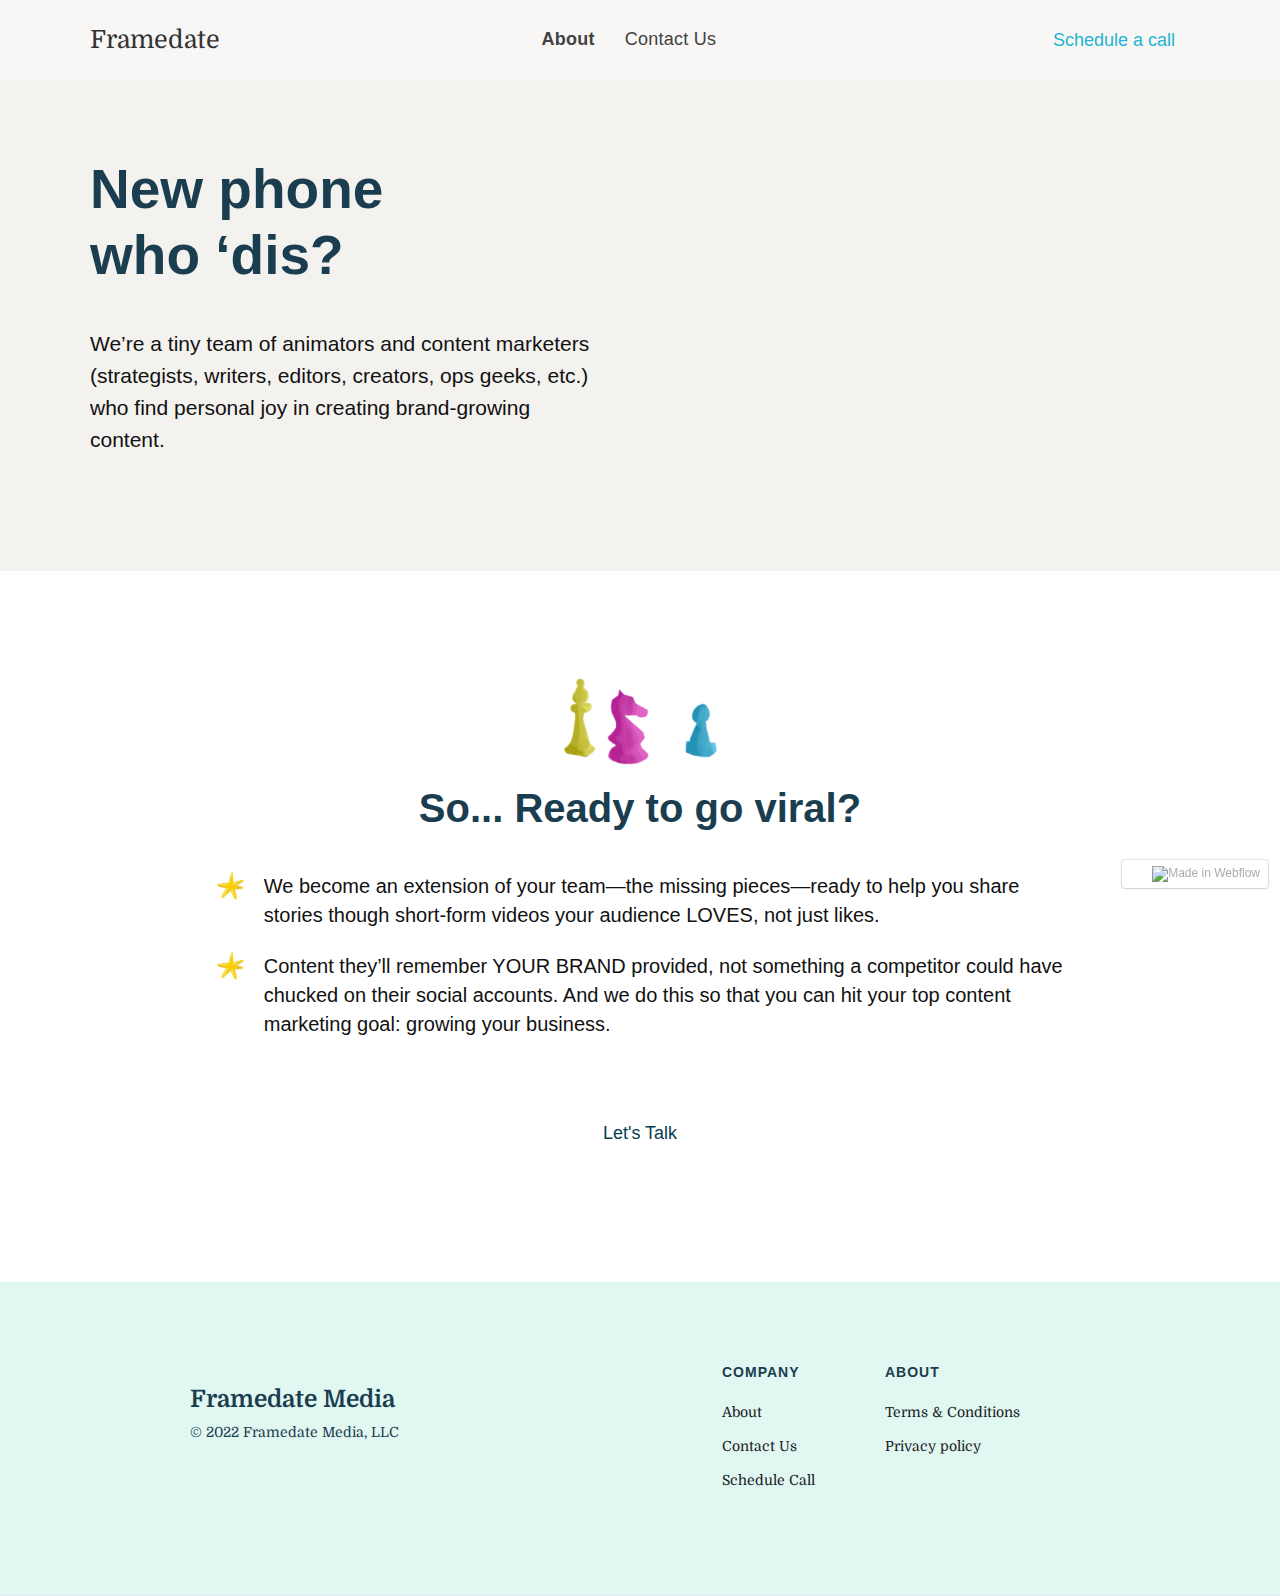
==== about.html @ 211434fa "First Commit!" ====
<!DOCTYPE html>
<html data-wf-domain="framedate.webflow.io" data-wf-page="63a4ce842cb21cde08fbafe8" data-wf-site="63a372458add920b1f169463" class="w-mod-js wf-domine-n4-active wf-active">

<head>
	<meta http-equiv="Content-Type" content="text/html; charset=UTF-8">
	<style>
		.wf-force-outline-none[tabindex="-1"]:focus {
			outline: none;
		}
	</style>
	<title>About - Framedate</title>
	<link rel="icon" type="image/x-icon" href="general_files/logo.svg">
	<meta content="We&#39;re obsessed with making viral clips for YouTube and TikTok audience LOVES, not just likes." name="description">
	<meta content="about" property="og:title">
	<meta content="We help you make short-form videos that actually scale growth." property="og:description">
	<meta content="about" property="twitter:title">
	<meta property="og:type" content="website">
	<meta content="width=device-width, initial-scale=1" name="viewport">
	<meta content="Webflow" name="generator">
	<link href="./about_files/framedate.webflow.37519b4c1.css" rel="stylesheet" type="text/css">
	<script src="./about_files/webfont.js" type="text/javascript"></script>
	<link rel="stylesheet" href="./about_files/css" media="all">
	<script type="text/javascript">
		WebFont.load({
			google: {
				families: ["Domine:regular"]
			}
		});
	</script><!--[if lt IE 9]><script src="https://cdnjs.cloudflare.com/ajax/libs/html5shiv/3.7.3/html5shiv.min.js" type="text/javascript"></script><![endif]-->
	<script type="text/javascript">
		! function(o, c) {
			var n = c.documentElement,
				t = " w-mod-";
			n.className += t + "js", ("ontouchstart" in o || o.DocumentTouch && c instanceof DocumentTouch) && (n.className += t + "touch")
		}(window, document);
	</script>

</head>

<body class="body vsc-initialized">
	<div class="navbar-no-shadow wf-section">
		<div data-animation="default" data-collapse="medium" data-duration="400" data-easing="ease" data-easing2="ease" role="banner" class="navbar-no-shadow-container w-nav">
			<div class="container-regular">
				<div class="navbar-wrapper">
					<div><a href="index.html" class="navbar-brand w-nav-brand">
							<h1 class="heading">Framedate</h1>
						</a></div>
					<nav role="navigation" class="nav-menu-wrapper w-nav-menu">
						<ul role="list" class="nav-menu w-list-unstyled">
							<li><a href="#" class="nav-link"><strong>About</strong></a></li>
							<li><a href="mailto:hey@framedate.com" class="nav-link">Contact Us</a></li>
						</ul>
					</nav><a href="https://cal.com/framedate" target="_blank" class="button w-button">Schedule a call</a>
				</div>
			</div>
			<div class="w-nav-overlay" data-wf-ignore="" id="w-nav-overlay-0"></div>
		</div>
	</div>
	<div class="div-block">
		<div class="navbar-no-shadow-container w-container">
			<div class="columns w-row">
				<div class="column w-col w-col-6">
					<h1 class="heading-2">New phone<br>who ‘dis?<br></h1>
					<div class="div-block-3">
						<div class="rich-text-block-2 w-richtext">
							<p>We’re a tiny team of animators and content marketers (strategists, writers, editors, creators, ops geeks, etc.) who find personal joy in creating brand-growing content.</p>
						</div>
					</div>
				</div>
				<div class="column-2 w-col w-col-6"><img src="./about_files/63a4ceff6c31f25cb0157c2b_about-hero.png.webp" loading="lazy" sizes="(max-width: 479px) 90vw, (max-width: 767px) 88vw, 44vw" srcset="https://uploads-ssl.webflow.com/63a372458add920b1f169463/63a4ceff6c31f25cb0157c2b_about-hero.png-p-500.webp 500w, https://uploads-ssl.webflow.com/63a372458add920b1f169463/63a4ceff6c31f25cb0157c2b_about-hero.png-p-800.webp 800w, https://uploads-ssl.webflow.com/63a372458add920b1f169463/63a4ceff6c31f25cb0157c2b_about-hero.png-p-1080.webp 1080w" alt="" class="image"></div>
			</div>
		</div>
	</div>
	<div class="div-block-10">
		<div class="div-block-12">
			<div class="navbar-no-shadow-container w-container">
				<div class="div-block-8"><img src="./about_files/63a4bfdb308826378805d39d_chess.png.webp" loading="lazy" width="154" alt=""></div>
				<h3 class="heading-3 center">So... Ready to go viral?</h3>
				<div class="centered-content-2">
					<div class="container-5">
						<div class="container-5">
							<div class="div-block-11"><img src="./about_files/63a4d0503e028a2d2f7977df_download.png" loading="lazy" width="28" height="28" alt="">
								<p class="paragraph writing medium cen">We become an extension of your team—the missing pieces—ready to help you share stories though short-form videos your audience LOVES, not just likes.</p>
							</div>
							<div class="div-block-11"><img src="./about_files/63a4d0503e028a2d2f7977df_download.png" loading="lazy" width="28" height="28" alt="">
								<p class="paragraph writing medium cen">Content they’ll remember YOUR BRAND provided, not something a competitor could have chucked on their social accounts. And we do this so that you can hit your top content marketing goal: growing your business.</p>
							</div>
						</div>
					</div>
				</div>
				<div class="div-block-9"><a href="mailto:hey@framedate.com" class="button-2 w-button"><br>Let's talk<br>‍</a></div>
			</div>
		</div>
	</div>
	<section class="footer-dark-2 wf-section">
		<div class="container-4">
			<div class="footer-wrapper">
				<div>
					<h3 class="logo">Framedate Media</h3>
					<div class="footer-copyright-center-2">© 2022 Framedate Media, LLC</div>
				</div>
				<div class="footer-content">
					<div id="w-node-_0bf80d55-a5e7-f631-0abe-74e9a7431e5c-08fbafe8" class="footer-block">
						<div class="title-small">Company</div><a href="about.html" aria-current="page" class="footer-link w--current">About</a><a href="mailto:hey@framedate.com" class="footer-link">Contact Us</a><a href="https://cal.com/framedate/30min" class="footer-link">Schedule Call</a>
					</div>
					<div id="w-node-_0bf80d55-a5e7-f631-0abe-74e9a7431e70-08fbafe8" class="footer-block">
						<div class="title-small">About</div><a href="#" class="footer-link">Terms &amp; Conditions</a><a href="#" class="footer-link">Privacy policy</a>
					</div>
				</div>
			</div>
		</div>
		<div class="footer-divider-2"></div>
	</section>
	<script src="./about_files/jquery-3.5.1.min.dc5e7f18c8.js" type="text/javascript" integrity="sha256-9/aliU8dGd2tb6OSsuzixeV4y/faTqgFtohetphbbj0=" crossorigin="anonymous"></script>
	<script src="./about_files/webflow.703cb6e99.js" type="text/javascript"></script><!--[if lte IE 9]><script src="//cdnjs.cloudflare.com/ajax/libs/placeholders/3.0.2/placeholders.min.js"></script><![endif]-->
</body>

</html>
---- about_files/framedate.webflow.37519b4c1.css ----
/* Generated on: Thu Dec 22 2022 23:00:48 GMT+0000 (Coordinated Universal Time) */
/* ==========================================================================
   normalize.css v3.0.3 | MIT License | github.com/necolas/normalize.css 
   ========================================================================== */
/*! normalize.css v3.0.3 | MIT License | github.com/necolas/normalize.css */
html {
  font-family: sans-serif;
  -ms-text-size-adjust: 100%;
  -webkit-text-size-adjust: 100%
}

body {
  margin: 0
}

article,
aside,
details,
figcaption,
figure,
footer,
header,
hgroup,
main,
menu,
nav,
section,
summary {
  display: block
}

audio,
canvas,
progress,
video {
  display: inline-block;
  vertical-align: baseline
}

audio:not([controls]) {
  display: none;
  height: 0
}

[hidden],
template {
  display: none
}

a {
  background-color: transparent
}

a:active,
a:hover {
  outline: 0
}

abbr[title] {
  border-bottom: 1px dotted
}

b,
strong {
  font-weight: bold
}

dfn {
  font-style: italic
}

h1 {
  font-size: 2em;
  margin: .67em 0
}

mark {
  background: #ff0;
  color: #000
}

small {
  font-size: 80%
}

sub,
sup {
  font-size: 75%;
  line-height: 0;
  position: relative;
  vertical-align: baseline
}

sup {
  top: -0.5em
}

sub {
  bottom: -0.25em
}

img {
  border: 0
}

svg:not(:root) {
  overflow: hidden
}

figure {
  margin: 1em 40px
}

hr {
  box-sizing: content-box;
  height: 0
}

pre {
  overflow: auto
}

code,
kbd,
pre,
samp {
  font-family: monospace, monospace;
  font-size: 1em
}

button,
input,
optgroup,
select,
textarea {
  color: inherit;
  font: inherit;
  margin: 0
}

button {
  overflow: visible
}

button,
select {
  text-transform: none
}

button,
html input[type="button"],
input[type="reset"] {
  -webkit-appearance: button;
  cursor: pointer
}

button[disabled],
html input[disabled] {
  cursor: default
}

button::-moz-focus-inner,
input::-moz-focus-inner {
  border: 0;
  padding: 0
}

input {
  line-height: normal
}

input[type='checkbox'],
input[type='radio'] {
  box-sizing: border-box;
  padding: 0
}

input[type='number']::-webkit-inner-spin-button,
input[type='number']::-webkit-outer-spin-button {
  height: auto
}

input[type='search'] {
  -webkit-appearance: none
}

input[type='search']::-webkit-search-cancel-button,
input[type='search']::-webkit-search-decoration {
  -webkit-appearance: none
}

fieldset {
  border: 1px solid #c0c0c0;
  margin: 0 2px;
  padding: .35em .625em .75em
}

legend {
  border: 0;
  padding: 0
}

textarea {
  overflow: auto
}

optgroup {
  font-weight: bold
}

table {
  border-collapse: collapse;
  border-spacing: 0
}

td,
th {
  padding: 0
}

/* ==========================================================================
   Start of base Webflow CSS - If you're looking for some ultra-clean CSS, skip the boilerplate and see the unminified code below.
   ========================================================================== */
@font-face {
  font-family: 'webflow-icons';
  src: url("[data-uri]") format('truetype');
  font-weight: normal;
  font-style: normal
}

[class^="w-icon-"],
[class*=" w-icon-"] {
  font-family: 'webflow-icons' !important;
  speak: none;
  font-style: normal;
  font-weight: normal;
  font-variant: normal;
  text-transform: none;
  line-height: 1;
  -webkit-font-smoothing: antialiased;
  -moz-osx-font-smoothing: grayscale
}

.w-icon-slider-right:before {
  content: "\e600"
}

.w-icon-slider-left:before {
  content: "\e601"
}

.w-icon-nav-menu:before {
  content: "\e602"
}

.w-icon-arrow-down:before,
.w-icon-dropdown-toggle:before {
  content: "\e603"
}

.w-icon-file-upload-remove:before {
  content: "\e900"
}

.w-icon-file-upload-icon:before {
  content: "\e903"
}

* {
  -webkit-box-sizing: border-box;
  -moz-box-sizing: border-box;
  box-sizing: border-box
}

html {
  height: 100%
}

body {
  margin: 0;
  min-height: 100%;
  background-color: #fff;
  font-family: Arial, sans-serif;
  font-size: 14px;
  line-height: 20px;
  color: #333
}

img {
  max-width: 100%;
  vertical-align: middle;
  display: inline-block
}

html.w-mod-touch * {
  background-attachment: scroll !important
}

.w-block {
  display: block
}

.w-inline-block {
  max-width: 100%;
  display: inline-block
}

.w-clearfix:before,
.w-clearfix:after {
  content: " ";
  display: table;
  grid-column-start: 1;
  grid-row-start: 1;
  grid-column-end: 2;
  grid-row-end: 2
}

.w-clearfix:after {
  clear: both
}

.w-hidden {
  display: none
}

.w-button {
  display: inline-block;
  padding: 9px 15px;
  background-color: #3898EC;
  color: white;
  border: 0;
  line-height: inherit;
  text-decoration: none;
  cursor: pointer;
  border-radius: 0
}

input.w-button {
  -webkit-appearance: button
}

html[data-w-dynpage] [data-w-cloak] {
  color: transparent !important
}

.w-webflow-badge,
.w-webflow-badge * {
  position: static;
  left: auto;
  top: auto;
  right: auto;
  bottom: auto;
  z-index: auto;
  display: block;
  visibility: visible;
  overflow: visible;
  overflow-x: visible;
  overflow-y: visible;
  box-sizing: border-box;
  width: auto;
  height: auto;
  max-height: none;
  max-width: none;
  min-height: 0;
  min-width: 0;
  margin: 0;
  padding: 0;
  float: none;
  clear: none;
  border: 0 none transparent;
  border-radius: 0;
  background: none;
  background-image: none;
  background-position: 0% 0%;
  background-size: auto auto;
  background-repeat: repeat;
  background-origin: padding-box;
  background-clip: border-box;
  background-attachment: scroll;
  background-color: transparent;
  box-shadow: none;
  opacity: 1;
  transform: none;
  transition: none;
  direction: ltr;
  font-family: inherit;
  font-weight: inherit;
  color: inherit;
  font-size: inherit;
  line-height: inherit;
  font-style: inherit;
  font-variant: inherit;
  text-align: inherit;
  letter-spacing: inherit;
  text-decoration: inherit;
  text-indent: 0;
  text-transform: inherit;
  list-style-type: disc;
  text-shadow: none;
  font-smoothing: auto;
  vertical-align: baseline;
  cursor: inherit;
  white-space: inherit;
  word-break: normal;
  word-spacing: normal;
  word-wrap: normal
}

.w-webflow-badge {
  position: fixed !important;
  display: inline-block !important;
  visibility: visible !important;
  z-index: 2147483647 !important;
  top: auto !important;
  right: 12px !important;
  bottom: 12px !important;
  left: auto !important;
  color: #AAADB0 !important;
  background-color: #fff !important;
  border-radius: 3px !important;
  padding: 6px 8px 6px 6px !important;
  font-size: 12px !important;
  opacity: 1 !important;
  line-height: 14px !important;
  text-decoration: none !important;
  transform: none !important;
  margin: 0 !important;
  width: auto !important;
  height: auto !important;
  overflow: visible !important;
  white-space: nowrap;
  box-shadow: 0 0 0 1px rgba(0, 0, 0, 0.1), 0 1px 3px rgba(0, 0, 0, 0.1);
  cursor: pointer
}

.w-webflow-badge>img {
  display: inline-block !important;
  visibility: visible !important;
  opacity: 1 !important;
  vertical-align: middle !important
}

h1,
h2,
h3,
h4,
h5,
h6 {
  font-weight: bold;
  margin-bottom: 10px
}

h1 {
  font-size: 38px;
  line-height: 44px;
  margin-top: 20px
}

h2 {
  font-size: 32px;
  line-height: 36px;
  margin-top: 20px
}

h3 {
  font-size: 24px;
  line-height: 30px;
  margin-top: 20px
}

h4 {
  font-size: 18px;
  line-height: 24px;
  margin-top: 10px
}

h5 {
  font-size: 14px;
  line-height: 20px;
  margin-top: 10px
}

h6 {
  font-size: 12px;
  line-height: 18px;
  margin-top: 10px
}

p {
  margin-top: 0;
  margin-bottom: 10px
}

blockquote {
  margin: 0 0 10px 0;
  padding: 10px 20px;
  border-left: 5px solid #E2E2E2;
  font-size: 18px;
  line-height: 22px
}

figure {
  margin: 0;
  margin-bottom: 10px
}

figcaption {
  margin-top: 5px;
  text-align: center
}

ul,
ol {
  margin-top: 0px;
  margin-bottom: 10px;
  padding-left: 40px
}

.w-list-unstyled {
  padding-left: 0;
  list-style: none
}

.w-embed:before,
.w-embed:after {
  content: " ";
  display: table;
  grid-column-start: 1;
  grid-row-start: 1;
  grid-column-end: 2;
  grid-row-end: 2
}

.w-embed:after {
  clear: both
}

.w-video {
  width: 100%;
  position: relative;
  padding: 0
}

.w-video iframe,
.w-video object,
.w-video embed {
  position: absolute;
  top: 0;
  left: 0;
  width: 100%;
  height: 100%;
  border: none
}

fieldset {
  padding: 0;
  margin: 0;
  border: 0
}

button,
[type='button'],
[type='reset'] {
  border: 0;
  cursor: pointer;
  -webkit-appearance: button
}

.w-form {
  margin: 0 0 15px
}

.w-form-done {
  display: none;
  padding: 20px;
  text-align: center;
  background-color: #dddddd
}

.w-form-fail {
  display: none;
  margin-top: 10px;
  padding: 10px;
  background-color: #ffdede
}

label {
  display: block;
  margin-bottom: 5px;
  font-weight: bold
}

.w-input,
.w-select {
  display: block;
  width: 100%;
  height: 38px;
  padding: 8px 12px;
  margin-bottom: 10px;
  font-size: 14px;
  line-height: 1.42857143;
  color: #333333;
  vertical-align: middle;
  background-color: #ffffff;
  border: 1px solid #cccccc
}

.w-input:-moz-placeholder,
.w-select:-moz-placeholder {
  color: #999
}

.w-input::-moz-placeholder,
.w-select::-moz-placeholder {
  color: #999;
  opacity: 1
}

.w-input:-ms-input-placeholder,
.w-select:-ms-input-placeholder {
  color: #999
}

.w-input::-webkit-input-placeholder,
.w-select::-webkit-input-placeholder {
  color: #999
}

.w-input:focus,
.w-select:focus {
  border-color: #3898EC;
  outline: 0
}

.w-input[disabled],
.w-select[disabled],
.w-input[readonly],
.w-select[readonly],
fieldset[disabled] .w-input,
fieldset[disabled] .w-select {
  cursor: not-allowed
}

.w-input[disabled]:not(.w-input-disabled),
.w-select[disabled]:not(.w-input-disabled),
.w-input[readonly],
.w-select[readonly],
fieldset[disabled]:not(.w-input-disabled) .w-input,
fieldset[disabled]:not(.w-input-disabled) .w-select {
  background-color: #eeeeee
}

textarea.w-input,
textarea.w-select {
  height: auto
}

.w-select {
  background-color: #f3f3f3
}

.w-select[multiple] {
  height: auto
}

.w-form-label {
  display: inline-block;
  cursor: pointer;
  font-weight: normal;
  margin-bottom: 0px
}

.w-radio {
  display: block;
  margin-bottom: 5px;
  padding-left: 20px
}

.w-radio:before,
.w-radio:after {
  content: " ";
  display: table;
  grid-column-start: 1;
  grid-row-start: 1;
  grid-column-end: 2;
  grid-row-end: 2
}

.w-radio:after {
  clear: both
}

.w-radio-input {
  margin: 4px 0 0;
  margin-top: 1px \9;
  line-height: normal;
  float: left;
  margin-left: -20px
}

.w-radio-input {
  margin-top: 3px
}

.w-file-upload {
  display: block;
  margin-bottom: 10px
}

.w-file-upload-input {
  width: .1px;
  height: .1px;
  opacity: 0;
  overflow: hidden;
  position: absolute;
  z-index: -100
}

.w-file-upload-default,
.w-file-upload-uploading,
.w-file-upload-success {
  display: inline-block;
  color: #333333
}

.w-file-upload-error {
  display: block;
  margin-top: 10px
}

.w-file-upload-default.w-hidden,
.w-file-upload-uploading.w-hidden,
.w-file-upload-error.w-hidden,
.w-file-upload-success.w-hidden {
  display: none
}

.w-file-upload-uploading-btn {
  display: flex;
  font-size: 14px;
  font-weight: normal;
  cursor: pointer;
  margin: 0;
  padding: 8px 12px;
  border: 1px solid #cccccc;
  background-color: #fafafa
}

.w-file-upload-file {
  display: flex;
  flex-grow: 1;
  justify-content: space-between;
  margin: 0;
  padding: 8px 9px 8px 11px;
  border: 1px solid #cccccc;
  background-color: #fafafa
}

.w-file-upload-file-name {
  font-size: 14px;
  font-weight: normal;
  display: block
}

.w-file-remove-link {
  margin-top: 3px;
  margin-left: 10px;
  width: auto;
  height: auto;
  padding: 3px;
  display: block;
  cursor: pointer
}

.w-icon-file-upload-remove {
  margin: auto;
  font-size: 10px
}

.w-file-upload-error-msg {
  display: inline-block;
  color: #ea384c;
  padding: 2px 0
}

.w-file-upload-info {
  display: inline-block;
  line-height: 38px;
  padding: 0 12px
}

.w-file-upload-label {
  display: inline-block;
  font-size: 14px;
  font-weight: normal;
  cursor: pointer;
  margin: 0;
  padding: 8px 12px;
  border: 1px solid #cccccc;
  background-color: #fafafa
}

.w-icon-file-upload-icon,
.w-icon-file-upload-uploading {
  display: inline-block;
  margin-right: 8px;
  width: 20px
}

.w-icon-file-upload-uploading {
  height: 20px
}

.w-container {
  margin-left: auto;
  margin-right: auto;
  max-width: 940px
}

.w-container:before,
.w-container:after {
  content: " ";
  display: table;
  grid-column-start: 1;
  grid-row-start: 1;
  grid-column-end: 2;
  grid-row-end: 2
}

.w-container:after {
  clear: both
}

.w-container .w-row {
  margin-left: -10px;
  margin-right: -10px
}

.w-row:before,
.w-row:after {
  content: " ";
  display: table;
  grid-column-start: 1;
  grid-row-start: 1;
  grid-column-end: 2;
  grid-row-end: 2
}

.w-row:after {
  clear: both
}

.w-row .w-row {
  margin-left: 0;
  margin-right: 0
}

.w-col {
  position: relative;
  float: left;
  width: 100%;
  min-height: 1px;
  padding-left: 10px;
  padding-right: 10px
}

.w-col .w-col {
  padding-left: 0;
  padding-right: 0
}

.w-col-1 {
  width: 8.33333333%
}

.w-col-2 {
  width: 16.66666667%
}

.w-col-3 {
  width: 25%
}

.w-col-4 {
  width: 33.33333333%
}

.w-col-5 {
  width: 41.66666667%
}

.w-col-6 {
  width: 50%
}

.w-col-7 {
  width: 58.33333333%
}

.w-col-8 {
  width: 66.66666667%
}

.w-col-9 {
  width: 75%
}

.w-col-10 {
  width: 83.33333333%
}

.w-col-11 {
  width: 91.66666667%
}

.w-col-12 {
  width: 100%
}

.w-hidden-main {
  display: none !important
}

@media screen and (max-width:991px) {
  .w-container {
    max-width: 728px
  }

  .w-hidden-main {
    display: inherit !important
  }

  .w-hidden-medium {
    display: none !important
  }

  .w-col-medium-1 {
    width: 8.33333333%
  }

  .w-col-medium-2 {
    width: 16.66666667%
  }

  .w-col-medium-3 {
    width: 25%
  }

  .w-col-medium-4 {
    width: 33.33333333%
  }

  .w-col-medium-5 {
    width: 41.66666667%
  }

  .w-col-medium-6 {
    width: 50%
  }

  .w-col-medium-7 {
    width: 58.33333333%
  }

  .w-col-medium-8 {
    width: 66.66666667%
  }

  .w-col-medium-9 {
    width: 75%
  }

  .w-col-medium-10 {
    width: 83.33333333%
  }

  .w-col-medium-11 {
    width: 91.66666667%
  }

  .w-col-medium-12 {
    width: 100%
  }

  .w-col-stack {
    width: 100%;
    left: auto;
    right: auto
  }
}

@media screen and (max-width:767px) {
  .w-hidden-main {
    display: inherit !important
  }

  .w-hidden-medium {
    display: inherit !important
  }

  .w-hidden-small {
    display: none !important
  }

  .w-row,
  .w-container .w-row {
    margin-left: 0;
    margin-right: 0
  }

  .w-col {
    width: 100%;
    left: auto;
    right: auto
  }

  .w-col-small-1 {
    width: 8.33333333%
  }

  .w-col-small-2 {
    width: 16.66666667%
  }

  .w-col-small-3 {
    width: 25%
  }

  .w-col-small-4 {
    width: 33.33333333%
  }

  .w-col-small-5 {
    width: 41.66666667%
  }

  .w-col-small-6 {
    width: 50%
  }

  .w-col-small-7 {
    width: 58.33333333%
  }

  .w-col-small-8 {
    width: 66.66666667%
  }

  .w-col-small-9 {
    width: 75%
  }

  .w-col-small-10 {
    width: 83.33333333%
  }

  .w-col-small-11 {
    width: 91.66666667%
  }

  .w-col-small-12 {
    width: 100%
  }
}

@media screen and (max-width:479px) {
  .w-container {
    max-width: none
  }

  .w-hidden-main {
    display: inherit !important
  }

  .w-hidden-medium {
    display: inherit !important
  }

  .w-hidden-small {
    display: inherit !important
  }

  .w-hidden-tiny {
    display: none !important
  }

  .w-col {
    width: 100%
  }

  .w-col-tiny-1 {
    width: 8.33333333%
  }

  .w-col-tiny-2 {
    width: 16.66666667%
  }

  .w-col-tiny-3 {
    width: 25%
  }

  .w-col-tiny-4 {
    width: 33.33333333%
  }

  .w-col-tiny-5 {
    width: 41.66666667%
  }

  .w-col-tiny-6 {
    width: 50%
  }

  .w-col-tiny-7 {
    width: 58.33333333%
  }

  .w-col-tiny-8 {
    width: 66.66666667%
  }

  .w-col-tiny-9 {
    width: 75%
  }

  .w-col-tiny-10 {
    width: 83.33333333%
  }

  .w-col-tiny-11 {
    width: 91.66666667%
  }

  .w-col-tiny-12 {
    width: 100%
  }
}

.w-widget {
  position: relative
}

.w-widget-map {
  width: 100%;
  height: 400px
}

.w-widget-map label {
  width: auto;
  display: inline
}

.w-widget-map img {
  max-width: inherit
}

.w-widget-map .gm-style-iw {
  text-align: center
}

.w-widget-map .gm-style-iw>button {
  display: none !important
}

.w-widget-twitter {
  overflow: hidden
}

.w-widget-twitter-count-shim {
  display: inline-block;
  vertical-align: top;
  position: relative;
  width: 28px;
  height: 20px;
  text-align: center;
  background: white;
  border: #758696 solid 1px;
  border-radius: 3px
}

.w-widget-twitter-count-shim * {
  pointer-events: none;
  -webkit-user-select: none;
  -moz-user-select: none;
  -ms-user-select: none;
  user-select: none
}

.w-widget-twitter-count-shim .w-widget-twitter-count-inner {
  position: relative;
  font-size: 15px;
  line-height: 12px;
  text-align: center;
  color: #999;
  font-family: serif
}

.w-widget-twitter-count-shim .w-widget-twitter-count-clear {
  position: relative;
  display: block
}

.w-widget-twitter-count-shim.w--large {
  width: 36px;
  height: 28px
}

.w-widget-twitter-count-shim.w--large .w-widget-twitter-count-inner {
  font-size: 18px;
  line-height: 18px
}

.w-widget-twitter-count-shim:not(.w--vertical) {
  margin-left: 5px;
  margin-right: 8px
}

.w-widget-twitter-count-shim:not(.w--vertical).w--large {
  margin-left: 6px
}

.w-widget-twitter-count-shim:not(.w--vertical):before,
.w-widget-twitter-count-shim:not(.w--vertical):after {
  top: 50%;
  left: 0;
  border: solid transparent;
  content: ' ';
  height: 0;
  width: 0;
  position: absolute;
  pointer-events: none
}

.w-widget-twitter-count-shim:not(.w--vertical):before {
  border-color: rgba(117, 134, 150, 0);
  border-right-color: #5d6c7b;
  border-width: 4px;
  margin-left: -9px;
  margin-top: -4px
}

.w-widget-twitter-count-shim:not(.w--vertical).w--large:before {
  border-width: 5px;
  margin-left: -10px;
  margin-top: -5px
}

.w-widget-twitter-count-shim:not(.w--vertical):after {
  border-color: rgba(255, 255, 255, 0);
  border-right-color: white;
  border-width: 4px;
  margin-left: -8px;
  margin-top: -4px
}

.w-widget-twitter-count-shim:not(.w--vertical).w--large:after {
  border-width: 5px;
  margin-left: -9px;
  margin-top: -5px
}

.w-widget-twitter-count-shim.w--vertical {
  width: 61px;
  height: 33px;
  margin-bottom: 8px
}

.w-widget-twitter-count-shim.w--vertical:before,
.w-widget-twitter-count-shim.w--vertical:after {
  top: 100%;
  left: 50%;
  border: solid transparent;
  content: ' ';
  height: 0;
  width: 0;
  position: absolute;
  pointer-events: none
}

.w-widget-twitter-count-shim.w--vertical:before {
  border-color: rgba(117, 134, 150, 0);
  border-top-color: #5d6c7b;
  border-width: 5px;
  margin-left: -5px
}

.w-widget-twitter-count-shim.w--vertical:after {
  border-color: rgba(255, 255, 255, 0);
  border-top-color: white;
  border-width: 4px;
  margin-left: -4px
}

.w-widget-twitter-count-shim.w--vertical .w-widget-twitter-count-inner {
  font-size: 18px;
  line-height: 22px
}

.w-widget-twitter-count-shim.w--vertical.w--large {
  width: 76px
}

.w-background-video {
  position: relative;
  overflow: hidden;
  height: 500px;
  color: white
}

.w-background-video>video {
  background-size: cover;
  background-position: 50% 50%;
  position: absolute;
  margin: auto;
  width: 100%;
  height: 100%;
  right: -100%;
  bottom: -100%;
  top: -100%;
  left: -100%;
  object-fit: cover;
  z-index: -100
}

.w-background-video>video::-webkit-media-controls-start-playback-button {
  display: none !important;
  -webkit-appearance: none
}

.w-background-video--control {
  position: absolute;
  bottom: 1em;
  right: 1em;
  background-color: transparent;
  padding: 0
}

.w-background-video--control>[hidden] {
  display: none !important
}

.w-slider {
  position: relative;
  height: 300px;
  text-align: center;
  background: #dddddd;
  clear: both;
  -webkit-tap-highlight-color: rgba(0, 0, 0, 0);
  tap-highlight-color: rgba(0, 0, 0, 0)
}

.w-slider-mask {
  position: relative;
  display: block;
  overflow: hidden;
  z-index: 1;
  left: 0;
  right: 0;
  height: 100%;
  white-space: nowrap
}

.w-slide {
  position: relative;
  display: inline-block;
  vertical-align: top;
  width: 100%;
  height: 100%;
  white-space: normal;
  text-align: left
}

.w-slider-nav {
  position: absolute;
  z-index: 2;
  top: auto;
  right: 0;
  bottom: 0;
  left: 0;
  margin: auto;
  padding-top: 10px;
  height: 40px;
  text-align: center;
  -webkit-tap-highlight-color: rgba(0, 0, 0, 0);
  tap-highlight-color: rgba(0, 0, 0, 0)
}

.w-slider-nav.w-round>div {
  border-radius: 100%
}

.w-slider-nav.w-num>div {
  width: auto;
  height: auto;
  padding: .2em .5em;
  font-size: inherit;
  line-height: inherit
}

.w-slider-nav.w-shadow>div {
  box-shadow: 0 0 3px rgba(51, 51, 51, 0.4)
}

.w-slider-nav-invert {
  color: #fff
}

.w-slider-nav-invert>div {
  background-color: rgba(34, 34, 34, 0.4)
}

.w-slider-nav-invert>div.w-active {
  background-color: #222
}

.w-slider-dot {
  position: relative;
  display: inline-block;
  width: 1em;
  height: 1em;
  background-color: rgba(255, 255, 255, 0.4);
  cursor: pointer;
  margin: 0 3px .5em;
  transition: background-color 100ms, color 100ms
}

.w-slider-dot.w-active {
  background-color: #fff
}

.w-slider-dot:focus {
  outline: none;
  box-shadow: 0 0 0 2px #fff
}

.w-slider-dot:focus.w-active {
  box-shadow: none
}

.w-slider-arrow-left,
.w-slider-arrow-right {
  position: absolute;
  width: 80px;
  top: 0;
  right: 0;
  bottom: 0;
  left: 0;
  margin: auto;
  cursor: pointer;
  overflow: hidden;
  color: white;
  font-size: 40px;
  -webkit-tap-highlight-color: rgba(0, 0, 0, 0);
  tap-highlight-color: rgba(0, 0, 0, 0);
  -webkit-user-select: none;
  -moz-user-select: none;
  -ms-user-select: none;
  user-select: none
}

.w-slider-arrow-left [class^='w-icon-'],
.w-slider-arrow-right [class^='w-icon-'],
.w-slider-arrow-left [class*=' w-icon-'],
.w-slider-arrow-right [class*=' w-icon-'] {
  position: absolute
}

.w-slider-arrow-left:focus,
.w-slider-arrow-right:focus {
  outline: 0
}

.w-slider-arrow-left {
  z-index: 3;
  right: auto
}

.w-slider-arrow-right {
  z-index: 4;
  left: auto
}

.w-icon-slider-left,
.w-icon-slider-right {
  top: 0;
  right: 0;
  bottom: 0;
  left: 0;
  margin: auto;
  width: 1em;
  height: 1em
}

.w-slider-aria-label {
  border: 0;
  clip: rect(0 0 0 0);
  height: 1px;
  margin: -1px;
  overflow: hidden;
  padding: 0;
  position: absolute;
  width: 1px
}

.w-slider-force-show {
  display: block !important
}

.w-dropdown {
  display: inline-block;
  position: relative;
  text-align: left;
  margin-left: auto;
  margin-right: auto;
  z-index: 900
}

.w-dropdown-btn,
.w-dropdown-toggle,
.w-dropdown-link {
  position: relative;
  vertical-align: top;
  text-decoration: none;
  color: #222222;
  padding: 20px;
  text-align: left;
  margin-left: auto;
  margin-right: auto;
  white-space: nowrap
}

.w-dropdown-toggle {
  -webkit-user-select: none;
  -moz-user-select: none;
  -ms-user-select: none;
  user-select: none;
  display: inline-block;
  cursor: pointer;
  padding-right: 40px
}

.w-dropdown-toggle:focus {
  outline: 0
}

.w-icon-dropdown-toggle {
  position: absolute;
  top: 0;
  right: 0;
  bottom: 0;
  margin: auto;
  margin-right: 20px;
  width: 1em;
  height: 1em
}

.w-dropdown-list {
  position: absolute;
  background: #dddddd;
  display: none;
  min-width: 100%
}

.w-dropdown-list.w--open {
  display: block
}

.w-dropdown-link {
  padding: 10px 20px;
  display: block;
  color: #222222
}

.w-dropdown-link.w--current {
  color: #0082f3
}

.w-dropdown-link:focus {
  outline: 0
}

@media screen and (max-width:767px) {
  .w-nav-brand {
    padding-left: 10px
  }
}

.w-lightbox-backdrop {
  color: #000;
  cursor: auto;
  font-family: serif;
  font-size: medium;
  font-style: normal;
  font-variant: normal;
  font-weight: normal;
  letter-spacing: normal;
  line-height: normal;
  list-style: disc;
  text-align: start;
  text-indent: 0;
  text-shadow: none;
  text-transform: none;
  visibility: visible;
  white-space: normal;
  word-break: normal;
  word-spacing: normal;
  word-wrap: normal;
  position: fixed;
  top: 0;
  right: 0;
  bottom: 0;
  left: 0;
  color: #fff;
  font-family: "Helvetica Neue", Helvetica, Ubuntu, "Segoe UI", Verdana, sans-serif;
  font-size: 17px;
  line-height: 1.2;
  font-weight: 300;
  text-align: center;
  background: rgba(0, 0, 0, 0.9);
  z-index: 2000;
  outline: 0;
  opacity: 0;
  -webkit-user-select: none;
  -moz-user-select: none;
  -ms-user-select: none;
  -webkit-tap-highlight-color: transparent;
  -webkit-transform: translate(0, 0)
}

.w-lightbox-backdrop,
.w-lightbox-container {
  height: 100%;
  overflow: auto;
  -webkit-overflow-scrolling: touch
}

.w-lightbox-content {
  position: relative;
  height: 100vh;
  overflow: hidden
}

.w-lightbox-view {
  position: absolute;
  width: 100vw;
  height: 100vh;
  opacity: 0
}

.w-lightbox-view:before {
  content: "";
  height: 100vh
}

.w-lightbox-group,
.w-lightbox-group .w-lightbox-view,
.w-lightbox-group .w-lightbox-view:before {
  height: 86vh
}

.w-lightbox-frame,
.w-lightbox-view:before {
  display: inline-block;
  vertical-align: middle
}

.w-lightbox-figure {
  position: relative;
  margin: 0
}

.w-lightbox-group .w-lightbox-figure {
  cursor: pointer
}

.w-lightbox-img {
  width: auto;
  height: auto;
  max-width: none
}

.w-lightbox-image {
  display: block;
  float: none;
  max-width: 100vw;
  max-height: 100vh
}

.w-lightbox-group .w-lightbox-image {
  max-height: 86vh
}

.w-lightbox-caption {
  position: absolute;
  right: 0;
  bottom: 0;
  left: 0;
  padding: .5em 1em;
  background: rgba(0, 0, 0, 0.4);
  text-align: left;
  text-overflow: ellipsis;
  white-space: nowrap;
  overflow: hidden
}

.w-lightbox-embed {
  position: absolute;
  top: 0;
  right: 0;
  bottom: 0;
  left: 0;
  width: 100%;
  height: 100%
}

.w-lightbox-control {
  position: absolute;
  top: 0;
  width: 4em;
  background-size: 24px;
  background-repeat: no-repeat;
  background-position: center;
  cursor: pointer;
  -webkit-transition: all .3s;
  transition: all .3s
}

.w-lightbox-left {
  display: none;
  bottom: 0;
  left: 0;
  background-image: url("[data-uri]")
}

.w-lightbox-right {
  display: none;
  right: 0;
  bottom: 0;
  background-image: url("[data-uri]")
}

.w-lightbox-close {
  right: 0;
  height: 2.6em;
  background-image: url("[data-uri]");
  background-size: 18px
}

.w-lightbox-strip {
  position: absolute;
  bottom: 0;
  left: 0;
  right: 0;
  padding: 0 1vh;
  line-height: 0;
  white-space: nowrap;
  overflow-x: auto;
  overflow-y: hidden
}

.w-lightbox-item {
  display: inline-block;
  width: 10vh;
  padding: 2vh 1vh;
  box-sizing: content-box;
  cursor: pointer;
  -webkit-transform: translate3d(0, 0, 0)
}

.w-lightbox-active {
  opacity: .3
}

.w-lightbox-thumbnail {
  position: relative;
  height: 10vh;
  background: #222;
  overflow: hidden
}

.w-lightbox-thumbnail-image {
  position: absolute;
  top: 0;
  left: 0
}

.w-lightbox-thumbnail .w-lightbox-tall {
  top: 50%;
  width: 100%;
  -webkit-transform: translate(0, -50%);
  -ms-transform: translate(0, -50%);
  transform: translate(0, -50%)
}

.w-lightbox-thumbnail .w-lightbox-wide {
  left: 50%;
  height: 100%;
  -webkit-transform: translate(-50%, 0);
  -ms-transform: translate(-50%, 0);
  transform: translate(-50%, 0)
}

.w-lightbox-spinner {
  position: absolute;
  top: 50%;
  left: 50%;
  box-sizing: border-box;
  width: 40px;
  height: 40px;
  margin-top: -20px;
  margin-left: -20px;
  border: 5px solid rgba(0, 0, 0, 0.4);
  border-radius: 50%;
  -webkit-animation: spin .8s infinite linear;
  animation: spin .8s infinite linear
}

.w-lightbox-spinner:after {
  content: "";
  position: absolute;
  top: -4px;
  right: -4px;
  bottom: -4px;
  left: -4px;
  border: 3px solid transparent;
  border-bottom-color: #fff;
  border-radius: 50%
}

.w-lightbox-hide {
  display: none
}

.w-lightbox-noscroll {
  overflow: hidden
}

@media (min-width:768px) {
  .w-lightbox-content {
    height: 96vh;
    margin-top: 2vh
  }

  .w-lightbox-view,
  .w-lightbox-view:before {
    height: 96vh
  }

  .w-lightbox-group,
  .w-lightbox-group .w-lightbox-view,
  .w-lightbox-group .w-lightbox-view:before {
    height: 84vh
  }

  .w-lightbox-image {
    max-width: 96vw;
    max-height: 96vh
  }

  .w-lightbox-group .w-lightbox-image {
    max-width: 82.3vw;
    max-height: 84vh
  }

  .w-lightbox-left,
  .w-lightbox-right {
    display: block;
    opacity: .5
  }

  .w-lightbox-close {
    opacity: .8
  }

  .w-lightbox-control:hover {
    opacity: 1
  }
}

.w-lightbox-inactive,
.w-lightbox-inactive:hover {
  opacity: 0
}

.w-richtext:before,
.w-richtext:after {
  content: " ";
  display: table;
  grid-column-start: 1;
  grid-row-start: 1;
  grid-column-end: 2;
  grid-row-end: 2
}

.w-richtext:after {
  clear: both
}

.w-richtext[contenteditable="true"]:before,
.w-richtext[contenteditable="true"]:after {
  white-space: initial
}

.w-richtext ol,
.w-richtext ul {
  overflow: hidden
}

.w-richtext .w-richtext-figure-selected.w-richtext-figure-type-video div:after,
.w-richtext .w-richtext-figure-selected[data-rt-type="video"] div:after {
  outline: 2px solid #2895f7
}

.w-richtext .w-richtext-figure-selected.w-richtext-figure-type-image div,
.w-richtext .w-richtext-figure-selected[data-rt-type="image"] div {
  outline: 2px solid #2895f7
}

.w-richtext figure.w-richtext-figure-type-video>div:after,
.w-richtext figure[data-rt-type="video"]>div:after {
  content: '';
  position: absolute;
  display: none;
  left: 0;
  top: 0;
  right: 0;
  bottom: 0
}

.w-richtext figure {
  position: relative;
  max-width: 60%
}

.w-richtext figure>div:before {
  cursor: default !important
}

.w-richtext figure img {
  width: 100%
}

.w-richtext figure figcaption.w-richtext-figcaption-placeholder {
  opacity: .6
}

.w-richtext figure div {
  font-size: 0px;
  color: transparent
}

.w-richtext figure.w-richtext-figure-type-image,
.w-richtext figure[data-rt-type="image"] {
  display: table
}

.w-richtext figure.w-richtext-figure-type-image>div,
.w-richtext figure[data-rt-type="image"]>div {
  display: inline-block
}

.w-richtext figure.w-richtext-figure-type-image>figcaption,
.w-richtext figure[data-rt-type="image"]>figcaption {
  display: table-caption;
  caption-side: bottom
}

.w-richtext figure.w-richtext-figure-type-video,
.w-richtext figure[data-rt-type="video"] {
  width: 60%;
  height: 0
}

.w-richtext figure.w-richtext-figure-type-video iframe,
.w-richtext figure[data-rt-type="video"] iframe {
  position: absolute;
  top: 0;
  left: 0;
  width: 100%;
  height: 100%
}

.w-richtext figure.w-richtext-figure-type-video>div,
.w-richtext figure[data-rt-type="video"]>div {
  width: 100%
}

.w-richtext figure.w-richtext-align-center {
  margin-right: auto;
  margin-left: auto;
  clear: both
}

.w-richtext figure.w-richtext-align-center.w-richtext-figure-type-image>div,
.w-richtext figure.w-richtext-align-center[data-rt-type="image"]>div {
  max-width: 100%
}

.w-richtext figure.w-richtext-align-normal {
  clear: both
}

.w-richtext figure.w-richtext-align-fullwidth {
  width: 100%;
  max-width: 100%;
  text-align: center;
  clear: both;
  display: block;
  margin-right: auto;
  margin-left: auto
}

.w-richtext figure.w-richtext-align-fullwidth>div {
  display: inline-block;
  padding-bottom: inherit
}

.w-richtext figure.w-richtext-align-fullwidth>figcaption {
  display: block
}

.w-richtext figure.w-richtext-align-floatleft {
  float: left;
  margin-right: 15px;
  clear: none
}

.w-richtext figure.w-richtext-align-floatright {
  float: right;
  margin-left: 15px;
  clear: none
}

.w-nav {
  position: relative;
  background: #dddddd;
  z-index: 1000
}

.w-nav:before,
.w-nav:after {
  content: " ";
  display: table;
  grid-column-start: 1;
  grid-row-start: 1;
  grid-column-end: 2;
  grid-row-end: 2
}

.w-nav:after {
  clear: both
}

.w-nav-brand {
  position: relative;
  float: left;
  text-decoration: none;
  color: #333333
}

.w-nav-link {
  position: relative;
  display: inline-block;
  vertical-align: top;
  text-decoration: none;
  color: #222222;
  padding: 20px;
  text-align: left;
  margin-left: auto;
  margin-right: auto
}

.w-nav-link.w--current {
  color: #0082f3
}

.w-nav-menu {
  position: relative;
  float: right
}

[data-nav-menu-open] {
  display: block !important;
  position: absolute;
  top: 100%;
  left: 0;
  right: 0;
  background: #C8C8C8;
  text-align: center;
  overflow: visible;
  min-width: 200px
}

.w--nav-link-open {
  display: block;
  position: relative
}

.w-nav-overlay {
  position: absolute;
  overflow: hidden;
  display: none;
  top: 100%;
  left: 0;
  right: 0;
  width: 100%
}

.w-nav-overlay [data-nav-menu-open] {
  top: 0
}

.w-nav[data-animation="over-left"] .w-nav-overlay {
  width: auto
}

.w-nav[data-animation="over-left"] .w-nav-overlay,
.w-nav[data-animation="over-left"] [data-nav-menu-open] {
  right: auto;
  z-index: 1;
  top: 0
}

.w-nav[data-animation="over-right"] .w-nav-overlay {
  width: auto
}

.w-nav[data-animation="over-right"] .w-nav-overlay,
.w-nav[data-animation="over-right"] [data-nav-menu-open] {
  left: auto;
  z-index: 1;
  top: 0
}

.w-nav-button {
  position: relative;
  float: right;
  padding: 18px;
  font-size: 24px;
  display: none;
  cursor: pointer;
  -webkit-tap-highlight-color: rgba(0, 0, 0, 0);
  tap-highlight-color: rgba(0, 0, 0, 0);
  -webkit-user-select: none;
  -moz-user-select: none;
  -ms-user-select: none;
  user-select: none
}

.w-nav-button:focus {
  outline: 0
}

.w-nav-button.w--open {
  background-color: #C8C8C8;
  color: white
}

.w-nav[data-collapse="all"] .w-nav-menu {
  display: none
}

.w-nav[data-collapse="all"] .w-nav-button {
  display: block
}

.w--nav-dropdown-open {
  display: block
}

.w--nav-dropdown-toggle-open {
  display: block
}

.w--nav-dropdown-list-open {
  position: static
}

@media screen and (max-width:991px) {
  .w-nav[data-collapse="medium"] .w-nav-menu {
    display: none
  }

  .w-nav[data-collapse="medium"] .w-nav-button {
    display: block
  }
}

@media screen and (max-width:767px) {
  .w-nav[data-collapse="small"] .w-nav-menu {
    display: none
  }

  .w-nav[data-collapse="small"] .w-nav-button {
    display: block
  }

  .w-nav-brand {
    padding-left: 10px
  }
}

@media screen and (max-width:479px) {
  .w-nav[data-collapse="tiny"] .w-nav-menu {
    display: none
  }

  .w-nav[data-collapse="tiny"] .w-nav-button {
    display: block
  }
}

.w-tabs {
  position: relative
}

.w-tabs:before,
.w-tabs:after {
  content: " ";
  display: table;
  grid-column-start: 1;
  grid-row-start: 1;
  grid-column-end: 2;
  grid-row-end: 2
}

.w-tabs:after {
  clear: both
}

.w-tab-menu {
  position: relative
}

.w-tab-link {
  position: relative;
  display: inline-block;
  vertical-align: top;
  text-decoration: none;
  padding: 9px 30px;
  text-align: left;
  cursor: pointer;
  color: #222222;
  background-color: #dddddd
}

.w-tab-link.w--current {
  background-color: #C8C8C8
}

.w-tab-link:focus {
  outline: 0
}

.w-tab-content {
  position: relative;
  display: block;
  overflow: hidden
}

.w-tab-pane {
  position: relative;
  display: none
}

.w--tab-active {
  display: block
}

@media screen and (max-width:479px) {
  .w-tab-link {
    display: block
  }
}

.w-ix-emptyfix:after {
  content: ""
}

@keyframes spin {
  0% {
    transform: rotate(0deg)
  }

  100% {
    transform: rotate(360deg)
  }
}

.w-dyn-empty {
  padding: 10px;
  background-color: #dddddd
}

.w-dyn-hide {
  display: none !important
}

.w-dyn-bind-empty {
  display: none !important
}

.w-condition-invisible {
  display: none !important
}

.wf-layout-layout {
  display: grid !important
}

/* ==========================================================================
   Start of custom Webflow CSS
   ========================================================================== */
.navbar-no-shadow {
  background-color: #f8f7f5;
}

.navbar-no-shadow-container {
  z-index: 5;
  width: 100%;
  max-width: 1140px;
  margin-right: auto;
  margin-left: auto;
  padding: 15px 20px;
  background-color: transparent;
}

.navbar-no-shadow-container.profile {
  margin-top: 40px;
  margin-bottom: 40px;
}

.container-regular {
  width: 100%;
  max-width: 1260px;
  min-height: 30px;
  margin-right: auto;
  margin-left: auto;
}

.navbar-wrapper {
  display: -webkit-box;
  display: -webkit-flex;
  display: -ms-flexbox;
  display: flex;
  -webkit-box-pack: justify;
  -webkit-justify-content: space-between;
  -ms-flex-pack: justify;
  justify-content: space-between;
  -webkit-box-align: center;
  -webkit-align-items: center;
  -ms-flex-align: center;
  align-items: center;
}

.nav-menu {
  display: -webkit-box;
  display: -webkit-flex;
  display: -ms-flexbox;
  display: flex;
  margin-bottom: 0px;
  padding-bottom: 0px;
  padding-left: 0px;
  -webkit-box-pack: justify;
  -webkit-justify-content: space-between;
  -ms-flex-pack: justify;
  justify-content: space-between;
  -webkit-box-align: center;
  -webkit-align-items: center;
  -ms-flex-align: center;
  align-items: center;
}

.nav-link {
  margin-right: 5px;
  margin-left: 5px;
  padding: 5px 10px;
  color: #424242;
  font-size: 18px;
  line-height: 20px;
  letter-spacing: 0.25px;
  text-decoration: none;
}

.nav-link:hover {
  color: rgba(26, 27, 31, 0.75);
}

.nav-link:focus-visible {
  border-radius: 4px;
  outline-color: #0050bd;
  outline-offset: 0px;
  outline-style: solid;
  outline-width: 2px;
  color: #0050bd;
}

.nav-link[data-wf-focus-visible] {
  border-radius: 4px;
  outline-color: #0050bd;
  outline-offset: 0px;
  outline-style: solid;
  outline-width: 2px;
  color: #0050bd;
}

.nav-dropdown {
  margin-right: 5px;
  margin-left: 5px;
}

.nav-dropdown-toggle {
  padding: 5px 30px 5px 10px;
  font-size: 14px;
  line-height: 20px;
  letter-spacing: 0.25px;
}

.nav-dropdown-toggle:hover {
  color: rgba(26, 27, 31, 0.75);
}

.nav-dropdown-toggle:focus-visible {
  border-radius: 5px;
  outline-color: #0050bd;
  outline-offset: 0px;
  outline-style: solid;
  outline-width: 2px;
  color: #0050bd;
}

.nav-dropdown-toggle[data-wf-focus-visible] {
  border-radius: 5px;
  outline-color: #0050bd;
  outline-offset: 0px;
  outline-style: solid;
  outline-width: 2px;
  color: #0050bd;
}

.nav-dropdown-icon {
  margin-right: 10px;
}

.nav-dropdown-list {
  border-radius: 12px;
  background-color: #fff;
}

.nav-dropdown-list.w--open {
  padding-top: 10px;
  padding-bottom: 10px;
}

.nav-dropdown-link {
  padding-top: 5px;
  padding-bottom: 5px;
  font-size: 14px;
}

.nav-dropdown-link:focus-visible {
  border-radius: 5px;
  outline-color: #0050bd;
  outline-offset: 0px;
  outline-style: solid;
  outline-width: 2px;
  color: #0050bd;
}

.nav-dropdown-link[data-wf-focus-visible] {
  border-radius: 5px;
  outline-color: #0050bd;
  outline-offset: 0px;
  outline-style: solid;
  outline-width: 2px;
  color: #0050bd;
}

.nav-button-wrapper {
  margin-left: 120px;
}

.button-primary {
  padding: 12px 25px;
  background-color: #1a1b1f;
  -webkit-transition: all 200ms ease;
  transition: all 200ms ease;
  color: #fff;
  font-size: 12px;
  line-height: 20px;
  letter-spacing: 2px;
  text-transform: uppercase;
}

.button-primary:hover {
  background-color: #32343a;
  color: #fff;
}

.button-primary:active {
  background-color: #43464d;
}

.body {
  font-family: Faricy, sans-serif;
  color: #1a3d4f;
  line-height: 32px;
  font-weight: 400;
}

.text-block {
  font-family: Georgia, Times, 'Times New Roman', serif;
  color: #424242;
  font-size: 24px;
}

.button {
  border-radius: 8px;
  background-color: transparent;
  background-image: url("https://uploads-ssl.webflow.com/63a372458add920b1f169463/63a4a4e36c31f2b4341265a5_break.svg");
  background-position: 0px 0px;
  background-size: contain;
  color: #23b5d3;
  font-size: 18px;
  font-weight: 500;
}

.columns {
  display: -webkit-box;
  display: -webkit-flex;
  display: -ms-flexbox;
  display: flex;
  height: auto;
  margin-top: 36px;
  margin-bottom: 40px;
  padding-top: 0px;
  padding-bottom: 0px;
  -webkit-box-align: center;
  -webkit-align-items: center;
  -ms-flex-align: center;
  align-items: center;
  background-color: #f4f2ef;
}

.heading {
  margin-top: 0px;
  margin-bottom: 0px;
  font-family: Domine, sans-serif;
  font-size: 25px;
  font-weight: 400;
}

.container {
  padding-right: 20px;
  padding-left: 20px;
  background-color: #f4f2ef;
}

.div-block {
  padding-top: 5px;
  padding-bottom: 10px;
  background-color: #f4f2ef;
}

.container-2 {
  max-width: 940px;
  margin-right: auto;
  margin-left: auto;
}

.image {
  padding: 0px;
}

.column {
  display: block;
  min-height: auto;
  padding-right: 40px;
  -webkit-box-orient: horizontal;
  -webkit-box-direction: normal;
  -webkit-flex-direction: row;
  -ms-flex-direction: row;
  flex-direction: row;
  -webkit-box-pack: start;
  -webkit-justify-content: flex-start;
  -ms-flex-pack: start;
  justify-content: flex-start;
  -webkit-flex-wrap: nowrap;
  -ms-flex-wrap: nowrap;
  flex-wrap: nowrap;
  -webkit-box-align: center;
  -webkit-align-items: center;
  -ms-flex-align: center;
  align-items: center;
  -webkit-align-content: flex-start;
  -ms-flex-line-pack: start;
  align-content: flex-start;
  -o-object-fit: fill;
  object-fit: fill;
}

.column-2 {
  padding-left: 40px;
}

.heading-2 {
  font-size: 55px;
  line-height: 66px;
}

.div-block-2 {
  max-width: 100%;
}

.button-2 {
  min-height: 90px;
  min-width: 250px;
  margin-top: 0px;
  background-color: transparent;
  background-image: url("https://uploads-ssl.webflow.com/63a372458add920b1f169463/63a37ed8dedd54ab428ceed7_Button-Reg-1.png");
  background-position: 0px 0px;
  background-size: cover;
  background-repeat: repeat;
  font-family: Style, sans-serif;
  color: #083e51;
  font-size: 18px;
  line-height: 22px;
  font-weight: 400;
  text-align: center;
  text-transform: capitalize;
}

.rich-text-block {
  font-size: 22px;
}

.rich-text-block-2 {
  color: #111;
  font-size: 21px;
}

.div-block-3 {
  display: block;
  margin-top: 40px;
  margin-bottom: 40px;
  -webkit-box-pack: center;
  -webkit-justify-content: center;
  -ms-flex-pack: center;
  justify-content: center;
}

.heading-3 {
  font-size: 40px;
  line-height: 46px;
  font-weight: 700;
}

.heading-3.black {
  margin-bottom: 10px;
  color: #1a3d4f;
  line-height: 48px;
  font-weight: 700;
  text-align: center;
}

.heading-3.black.content {
  margin-bottom: 57px;
}

.heading-3.center {
  font-weight: 700;
  text-align: center;
}

.hero-heading-center {
  position: relative;
  padding: 80px 30px;
  border-bottom: 1px solid #e4ebf3;
  background-color: #f5f7fa;
}

.container-3 {
  width: 100%;
  max-width: 940px;
  margin-right: auto;
  margin-left: auto;
}

.centered-heading {
  margin-bottom: 16px;
  text-align: center;
}

.centered-heading.margin-bottom-32px {
  margin-bottom: 32px;
}

.hero-wrapper {
  display: -webkit-box;
  display: -webkit-flex;
  display: -ms-flexbox;
  display: flex;
  -webkit-box-pack: justify;
  -webkit-justify-content: space-between;
  -ms-flex-pack: justify;
  justify-content: space-between;
  -webkit-box-align: center;
  -webkit-align-items: center;
  -ms-flex-align: center;
  align-items: center;
}

.hero-split {
  display: -webkit-box;
  display: -webkit-flex;
  display: -ms-flexbox;
  display: flex;
  max-width: 46%;
  -webkit-box-orient: vertical;
  -webkit-box-direction: normal;
  -webkit-flex-direction: column;
  -ms-flex-direction: column;
  flex-direction: column;
  -webkit-box-pack: start;
  -webkit-justify-content: flex-start;
  -ms-flex-pack: start;
  justify-content: flex-start;
  -webkit-box-align: start;
  -webkit-align-items: flex-start;
  -ms-flex-align: start;
  align-items: flex-start;
}

.margin-bottom-24px {
  margin-bottom: 24px;
}

.button-primary-2 {
  padding: 12px 25px;
  background-color: #1a1b1f;
  -webkit-transition: all 200ms ease;
  transition: all 200ms ease;
  color: #fff;
  font-size: 12px;
  line-height: 20px;
  letter-spacing: 2px;
  text-transform: uppercase;
}

.button-primary-2:hover {
  background-color: #32343a;
  color: #fff;
}

.button-primary-2:active {
  background-color: #43464d;
}

.shadow-two {
  box-shadow: 0 4px 24px 0 rgba(150, 163, 181, 0.08);
}

.heading-4 {
  font-size: 28px;
  line-height: 38px;
}

.heading-4.black {
  margin-top: 0px;
  padding-left: 16px;
  color: #1a3d4f;
  font-weight: 500;
}

.rich-text-block-3 {
  color: #111;
  font-size: 18px;
  line-height: 29px;
}

.paragraph {
  font-size: 18px;
  line-height: 29px;
}

.paragraph.writing {
  margin-bottom: 22px;
  color: #111;
  font-weight: 400;
}

.paragraph.writing.medium.side {
  padding-left: 16px;
}

.paragraph.writing.medium.cen {
  padding-right: 0%;
  padding-left: 20px;
  font-size: 20px;
  text-align: left;
}

.columns-2 {
  display: -webkit-box;
  display: -webkit-flex;
  display: -ms-flexbox;
  display: flex;
  margin-top: 30px;
  margin-bottom: 30px;
  padding-top: 0px;
  -webkit-box-align: center;
  -webkit-align-items: center;
  -ms-flex-align: center;
  align-items: center;
}

.image-2 {
  margin-top: 0px;
  margin-left: 20px;
}

.div-block-4 {
  margin-top: -80px;
  background-color: #e1f7f1;
}

.heading-5 {
  margin-top: 0px;
  font-size: 34px;
  text-align: center;
}

.heading-5.black {
  margin-bottom: 45px;
  color: #0f1d25;
  font-size: 34px;
  line-height: 46px;
}

.heading-6 {
  display: inline-block;
  margin-top: 0px;
  margin-left: 20px;
  color: #0f1d25;
  font-size: 28px;
  line-height: 37px;
  font-weight: 500;
}

.div-block-5 {
  display: -webkit-box;
  display: -webkit-flex;
  display: -ms-flexbox;
  display: flex;
  -webkit-box-align: start;
  -webkit-align-items: flex-start;
  -ms-flex-align: start;
  align-items: flex-start;
}

.hero-heading-center-2 {
  position: relative;
  padding: 80px 30px;
  border-bottom: 1px solid #e4ebf3;
  background-color: #f5f7fa;
}

.container-4 {
  width: 100%;
  max-width: 940px;
  margin-top: 32px;
  margin-right: auto;
  margin-left: auto;
}

.centered-heading-2 {
  margin-bottom: 16px;
  text-align: center;
}

.centered-heading-2.margin-bottom-32px {
  margin-bottom: 32px;
}

.hero-wrapper-2 {
  display: -webkit-box;
  display: -webkit-flex;
  display: -ms-flexbox;
  display: flex;
  -webkit-box-pack: justify;
  -webkit-justify-content: space-between;
  -ms-flex-pack: justify;
  justify-content: space-between;
  -webkit-box-align: center;
  -webkit-align-items: center;
  -ms-flex-align: center;
  align-items: center;
}

.hero-split-2 {
  display: -webkit-box;
  display: -webkit-flex;
  display: -ms-flexbox;
  display: flex;
  max-width: 46%;
  -webkit-box-orient: vertical;
  -webkit-box-direction: normal;
  -webkit-flex-direction: column;
  -ms-flex-direction: column;
  flex-direction: column;
  -webkit-box-pack: start;
  -webkit-justify-content: flex-start;
  -ms-flex-pack: start;
  justify-content: flex-start;
  -webkit-box-align: start;
  -webkit-align-items: flex-start;
  -ms-flex-align: start;
  align-items: flex-start;
}

.margin-bottom-24px-2 {
  margin-bottom: 24px;
}

.button-primary-3 {
  padding: 12px 25px;
  background-color: #1a1b1f;
  -webkit-transition: all 200ms ease;
  transition: all 200ms ease;
  color: #fff;
  font-size: 12px;
  line-height: 20px;
  letter-spacing: 2px;
  text-transform: uppercase;
}

.button-primary-3:hover {
  background-color: #32343a;
  color: #fff;
}

.button-primary-3:active {
  background-color: #43464d;
}

.shadow-two-2 {
  box-shadow: 0 4px 24px 0 rgba(150, 163, 181, 0.08);
}

.div-block-6 {
  margin-top: 66px;
  margin-bottom: 60px;
}

.image-3 {
  width: 84px;
  height: auto;
}

.div-block-7 {
  margin-bottom: -13px;
  padding-top: 10px;
}

.footer-dark {
  position: relative;
  padding: 50px 30px 15px;
  border-bottom: 1px solid #e4ebf3;
  background-color: #fff;
}

.footer-wrapper {
  display: -webkit-box;
  display: -webkit-flex;
  display: -ms-flexbox;
  display: flex;
  max-width: 900px;
  margin-right: auto;
  margin-left: auto;
  -webkit-box-pack: justify;
  -webkit-justify-content: space-between;
  -ms-flex-pack: justify;
  justify-content: space-between;
  -webkit-box-align: start;
  -webkit-align-items: flex-start;
  -ms-flex-align: start;
  align-items: flex-start;
}

.footer-content {
  display: -ms-grid;
  display: grid;
  grid-auto-columns: 1fr;
  grid-column-gap: 70px;
  grid-row-gap: 40px;
  -ms-grid-columns: auto auto 1fr;
  grid-template-columns: auto auto 1fr;
  -ms-grid-rows: auto;
  grid-template-rows: auto;
}

.footer-block {
  display: -webkit-box;
  display: -webkit-flex;
  display: -ms-flexbox;
  display: flex;
  -webkit-box-orient: vertical;
  -webkit-box-direction: normal;
  -webkit-flex-direction: column;
  -ms-flex-direction: column;
  flex-direction: column;
  -webkit-box-pack: start;
  -webkit-justify-content: flex-start;
  -ms-flex-pack: start;
  justify-content: flex-start;
  -webkit-box-align: start;
  -webkit-align-items: flex-start;
  -ms-flex-align: start;
  align-items: flex-start;
}

.title-small {
  margin-bottom: 12px;
  font-size: 14px;
  line-height: 16px;
  font-weight: 700;
  letter-spacing: 1px;
  text-transform: uppercase;
}

.footer-link {
  margin-top: 12px;
  margin-bottom: 6px;
  font-family: Domine, sans-serif;
  color: #1a1b1f;
  font-size: 14px;
  line-height: 16px;
  text-decoration: none;
}

.footer-link:hover {
  color: rgba(26, 27, 31, 0.75);
}

.footer-social-block {
  display: -webkit-box;
  display: -webkit-flex;
  display: -ms-flexbox;
  display: flex;
  margin-top: 12px;
  margin-left: -12px;
  -webkit-box-pack: start;
  -webkit-justify-content: flex-start;
  -ms-flex-pack: start;
  justify-content: flex-start;
  -webkit-box-align: center;
  -webkit-align-items: center;
  -ms-flex-align: center;
  align-items: center;
}

.footer-social-link {
  margin-left: 12px;
}

.footer-divider {
  width: 100%;
  height: 1px;
  margin-top: -30px;
  margin-bottom: 15px;
  background-color: #e4ebf3;
}

.footer-copyright-center {
  font-family: Domine, sans-serif;
  font-size: 14px;
  line-height: 16px;
  text-align: center;
}

.image-4 {
  margin-top: -86px;
  -webkit-transform: rotate(0deg);
  -ms-transform: rotate(0deg);
  transform: rotate(0deg);
  background-clip: border-box;
  -webkit-text-fill-color: inherit;
}

.image-5 {
  margin-top: -3px;
}

.div-block-8 {
  display: -webkit-box;
  display: -webkit-flex;
  display: -ms-flexbox;
  display: flex;
  margin-top: 0px;
  -webkit-box-pack: center;
  -webkit-justify-content: center;
  -ms-flex-pack: center;
  justify-content: center;
}

.div-block-9 {
  display: -webkit-box;
  display: -webkit-flex;
  display: -ms-flexbox;
  display: flex;
  margin-top: 30px;
  margin-bottom: 30px;
  -webkit-box-pack: center;
  -webkit-justify-content: center;
  -ms-flex-pack: center;
  justify-content: center;
}

.image-6 {
  display: block;
  max-width: 100vw;
  margin-top: -7px;
  -o-object-fit: fill;
  object-fit: fill;
}

.footer-light {
  position: relative;
  padding: 80px 30px 40px;
  border-bottom: 1px solid #e4ebf3;
  background-color: #fff2f2;
}

.footer-wrapper-two {
  display: -webkit-box;
  display: -webkit-flex;
  display: -ms-flexbox;
  display: flex;
  -webkit-box-pack: justify;
  -webkit-justify-content: space-between;
  -ms-flex-pack: justify;
  justify-content: space-between;
  -webkit-box-align: start;
  -webkit-align-items: flex-start;
  -ms-flex-align: start;
  align-items: flex-start;
}

.footer-block-two {
  display: -webkit-box;
  display: -webkit-flex;
  display: -ms-flexbox;
  display: flex;
  -webkit-box-orient: vertical;
  -webkit-box-direction: normal;
  -webkit-flex-direction: column;
  -ms-flex-direction: column;
  flex-direction: column;
  -webkit-box-pack: start;
  -webkit-justify-content: flex-start;
  -ms-flex-pack: start;
  justify-content: flex-start;
  -webkit-box-align: start;
  -webkit-align-items: flex-start;
  -ms-flex-align: start;
  align-items: flex-start;
}

.footer-title {
  font-size: 18px;
  line-height: 32px;
  font-weight: 500;
}

.footer-link-two {
  margin-top: 20px;
  color: #1a1b1f;
  text-decoration: none;
}

.footer-link-two:hover {
  color: rgba(26, 27, 31, 0.75);
}

.footer-form {
  width: 315px;
  max-width: 100%;
  margin-bottom: 0px;
}

.footer-form-block {
  display: -webkit-box;
  display: -webkit-flex;
  display: -ms-flexbox;
  display: flex;
  margin-top: 24px;
  -webkit-box-pack: center;
  -webkit-justify-content: center;
  -ms-flex-pack: center;
  justify-content: center;
  -webkit-box-align: center;
  -webkit-align-items: center;
  -ms-flex-align: center;
  align-items: center;
}

.footer-form-field {
  height: 48px;
  margin-bottom: 0px;
  padding: 12px 16px;
  border-style: solid;
  border-width: 1px;
  border-color: #a6b1bf;
  border-top-left-radius: 4px;
  border-bottom-left-radius: 4px;
  -webkit-transition: all 200ms ease;
  transition: all 200ms ease;
  font-size: 14px;
  line-height: 22px;
}

.footer-form-field:hover {
  border-color: #76879d;
}

.footer-form-field:focus {
  border-color: #76879d;
}

.footer-form-field::-webkit-input-placeholder {
  color: rgba(26, 27, 31, 0.8);
  font-size: 14px;
  line-height: 22px;
}

.footer-form-field:-ms-input-placeholder {
  color: rgba(26, 27, 31, 0.8);
  font-size: 14px;
  line-height: 22px;
}

.footer-form-field::-ms-input-placeholder {
  color: rgba(26, 27, 31, 0.8);
  font-size: 14px;
  line-height: 22px;
}

.footer-form-field::placeholder {
  color: rgba(26, 27, 31, 0.8);
  font-size: 14px;
  line-height: 22px;
}

.footer-form-submit {
  width: 50px;
  height: 48px;
  border-top-right-radius: 4px;
  border-bottom-right-radius: 4px;
  background-color: #1a1b1f;
  background-image: url(https://uploads-ssl.webflow.com/62434fa732124a0fb112aab4/62434fa732124a29b112aac4_ic%20Arrow%20Go.svg);
  background-position: 50% 50%;
  background-size: auto;
  background-repeat: no-repeat;
  -webkit-transition: all 200ms ease;
  transition: all 200ms ease;
}

.footer-form-submit:hover {
  background-color: #3a4554;
}

.footer-divider-two {
  width: 100%;
  height: 1px;
  margin-top: 40px;
  margin-bottom: 40px;
  background-color: #e4ebf3;
}

.footer-bottom {
  display: -webkit-box;
  display: -webkit-flex;
  display: -ms-flexbox;
  display: flex;
  -webkit-box-pack: justify;
  -webkit-justify-content: space-between;
  -ms-flex-pack: justify;
  justify-content: space-between;
  -webkit-box-align: center;
  -webkit-align-items: center;
  -ms-flex-align: center;
  align-items: center;
}

.footer-copyright {
  color: #3a4554;
}

.footer-social-block-two {
  display: -webkit-box;
  display: -webkit-flex;
  display: -ms-flexbox;
  display: flex;
  margin-top: 0px;
  margin-left: -12px;
  -webkit-box-pack: start;
  -webkit-justify-content: flex-start;
  -ms-flex-pack: start;
  justify-content: flex-start;
  -webkit-box-align: center;
  -webkit-align-items: center;
  -ms-flex-align: center;
  align-items: center;
}

.column-3 {
  padding-right: 20px;
}

.footer-dark-2 {
  position: relative;
  padding: 50px 30px 15px;
  border-bottom: 1px solid #e4ebf3;
  background-color: #e1f7f1;
}

.footer-divider-2 {
  width: 100%;
  height: 1px;
  margin-top: 70px;
  margin-bottom: 15px;
  background-color: transparent;
}

.footer-copyright-center-2 {
  font-family: Domine, sans-serif;
  font-size: 14px;
  line-height: 16px;
  text-align: left;
}

.div-block-10 {
  margin-top: 1px;
  margin-bottom: 56px;
}

.container-5 {
  max-width: 940px;
  margin: 41px auto 30px;
}

.image-7 {
  padding-bottom: 47px;
}

.logo {
  font-family: Domine, sans-serif;
}

.image-8 {
  display: inline-block;
  max-width: 100vw;
  min-width: 100vw;
  margin-top: -8px;
  margin-right: auto;
  margin-left: auto;
}

.utility-page-wrap {
  display: -webkit-box;
  display: -webkit-flex;
  display: -ms-flexbox;
  display: flex;
  width: 100vw;
  height: 100vh;
  max-height: 100%;
  max-width: 100%;
  -webkit-box-pack: center;
  -webkit-justify-content: center;
  -ms-flex-pack: center;
  justify-content: center;
  -webkit-box-align: center;
  -webkit-align-items: center;
  -ms-flex-align: center;
  align-items: center;
  background-color: #f8f7f5;
}

.utility-page-content {
  display: -webkit-box;
  display: -webkit-flex;
  display: -ms-flexbox;
  display: flex;
  width: 260px;
  -webkit-box-orient: vertical;
  -webkit-box-direction: normal;
  -webkit-flex-direction: column;
  -ms-flex-direction: column;
  flex-direction: column;
  text-align: center;
}

.utility-page-form {
  display: -webkit-box;
  display: -webkit-flex;
  display: -ms-flexbox;
  display: flex;
  -webkit-box-orient: vertical;
  -webkit-box-direction: normal;
  -webkit-flex-direction: column;
  -ms-flex-direction: column;
  flex-direction: column;
  -webkit-box-align: stretch;
  -webkit-align-items: stretch;
  -ms-flex-align: stretch;
  align-items: stretch;
}

.heading-7 {
  font-family: Faricy, sans-serif;
}

.text-field {
  border-radius: 5px;
  background-color: #f4f2ef;
}

.field-label {
  opacity: 0;
}

.div-block-11 {
  display: -webkit-box;
  display: -webkit-flex;
  display: -ms-flexbox;
  display: flex;
  padding-right: 5%;
  padding-left: 5%;
  -webkit-box-align: start;
  -webkit-align-items: flex-start;
  -ms-flex-align: start;
  align-items: flex-start;
}

.div-block-12 {
  margin-top: 92px;
}

.div-block-13 {
  display: -webkit-box;
  display: -webkit-flex;
  display: -ms-flexbox;
  display: flex;
  -webkit-box-pack: center;
  -webkit-justify-content: center;
  -ms-flex-pack: center;
  justify-content: center;
  -webkit-box-align: center;
  -webkit-align-items: center;
  -ms-flex-align: center;
  align-items: center;
}

.heading-8 {
  font-size: 24px;
  line-height: 34px;
  text-align: center;
}

@media screen and (max-width: 991px) {
  .nav-menu-wrapper {
    background-color: transparent;
  }

  .nav-menu {
    display: -webkit-box;
    display: -webkit-flex;
    display: -ms-flexbox;
    display: flex;
    padding-left: 0px;
    -webkit-justify-content: space-around;
    -ms-flex-pack: distribute;
    justify-content: space-around;
    -webkit-flex-wrap: wrap;
    -ms-flex-wrap: wrap;
    flex-wrap: wrap;
    -webkit-box-align: center;
    -webkit-align-items: center;
    -ms-flex-align: center;
    align-items: center;
    background-color: #fff;
  }

  .nav-link {
    padding-right: 5px;
    padding-left: 5px;
  }

  .nav-dropdown-list.shadow-three.w--open {
    position: absolute;
  }

  .nav-button-wrapper {
    width: 100%;
    margin-left: 0px;
  }

  .menu-button {
    padding: 12px;
  }

  .menu-button.w--open {
    background-color: #a6b1bf;
    color: #fff;
  }

  .columns {
    -webkit-box-orient: horizontal;
    -webkit-box-direction: normal;
    -webkit-flex-direction: row;
    -ms-flex-direction: row;
    flex-direction: row;
  }

  .container-3 {
    max-width: 728px;
  }

  .hero-wrapper {
    margin-bottom: -40px;
    -webkit-box-orient: vertical;
    -webkit-box-direction: normal;
    -webkit-flex-direction: column;
    -ms-flex-direction: column;
    flex-direction: column;
    -webkit-box-pack: start;
    -webkit-justify-content: flex-start;
    -ms-flex-pack: start;
    justify-content: flex-start;
    -webkit-box-align: start;
    -webkit-align-items: flex-start;
    -ms-flex-align: start;
    align-items: flex-start;
  }

  .hero-split {
    max-width: 100%;
    margin-bottom: 40px;
  }

  .container-4 {
    max-width: 728px;
  }

  .hero-wrapper-2 {
    margin-bottom: -40px;
    -webkit-box-orient: vertical;
    -webkit-box-direction: normal;
    -webkit-flex-direction: column;
    -ms-flex-direction: column;
    flex-direction: column;
    -webkit-box-pack: start;
    -webkit-justify-content: flex-start;
    -ms-flex-pack: start;
    justify-content: flex-start;
    -webkit-box-align: start;
    -webkit-align-items: flex-start;
    -ms-flex-align: start;
    align-items: flex-start;
  }

  .hero-split-2 {
    max-width: 100%;
    margin-bottom: 40px;
  }

  .footer-content {
    grid-column-gap: 60px;
  }

  .footer-wrapper-two {
    -webkit-flex-wrap: wrap;
    -ms-flex-wrap: wrap;
    flex-wrap: wrap;
  }

  .footer-form {
    width: 100%;
    margin-top: 40px;
  }

  .footer-form-container {
    max-width: 350px;
  }
}

@media screen and (max-width: 767px) {
  .navbar-brand {
    padding-left: 0px;
  }

  .nav-menu {
    padding-bottom: 30px;
    padding-left: 0px;
    -webkit-box-orient: vertical;
    -webkit-box-direction: normal;
    -webkit-flex-direction: column;
    -ms-flex-direction: column;
    flex-direction: column;
  }

  .nav-link {
    display: inline-block;
    padding-top: 10px;
    padding-bottom: 10px;
  }

  .nav-dropdown {
    display: -webkit-box;
    display: -webkit-flex;
    display: -ms-flexbox;
    display: flex;
    -webkit-box-orient: vertical;
    -webkit-box-direction: normal;
    -webkit-flex-direction: column;
    -ms-flex-direction: column;
    flex-direction: column;
    -webkit-box-align: center;
    -webkit-align-items: center;
    -ms-flex-align: center;
    align-items: center;
  }

  .nav-dropdown-toggle {
    padding-top: 10px;
    padding-bottom: 10px;
  }

  .nav-dropdown-list.shadow-three {
    box-shadow: 0 8px 50px 0 rgba(0, 0, 0, 0.05);
  }

  .nav-dropdown-list.shadow-three.w--open {
    position: relative;
  }

  .nav-dropdown-list.shadow-three.mobile-shadow-hide {
    box-shadow: none;
  }

  .mobile-margin-top-10 {
    margin-top: 10px;
  }

  .columns {
    -webkit-box-orient: vertical;
    -webkit-box-direction: normal;
    -webkit-flex-direction: column;
    -ms-flex-direction: column;
    flex-direction: column;
  }

  .column-2 {
    margin-top: 18px;
  }

  .hero-heading-center {
    padding: 60px 15px;
  }

  .columns-2 {
    -webkit-box-orient: vertical;
    -webkit-box-direction: normal;
    -webkit-flex-direction: column;
    -ms-flex-direction: column;
    flex-direction: column;
  }

  .hero-heading-center-2 {
    padding: 60px 15px;
  }

  .footer-dark {
    padding-right: 15px;
    padding-left: 15px;
  }

  .footer-wrapper {
    -webkit-box-orient: vertical;
    -webkit-box-direction: normal;
    -webkit-flex-direction: column;
    -ms-flex-direction: column;
    flex-direction: column;
    -webkit-box-align: center;
    -webkit-align-items: center;
    -ms-flex-align: center;
    align-items: center;
  }

  .footer-content {
    margin-top: 40px;
    -ms-grid-columns: 1fr;
    grid-template-columns: 1fr;
  }

  .footer-block {
    -webkit-box-align: center;
    -webkit-align-items: center;
    -ms-flex-align: center;
    align-items: center;
  }

  .footer-link:hover {
    color: rgba(26, 27, 31, 0.75);
  }

  .footer-social-block {
    margin-top: 20px;
    margin-left: -20px;
  }

  .footer-social-link {
    margin-left: 20px;
  }

  .footer-divider {
    margin-top: 60px;
  }

  .footer-light {
    padding-right: 15px;
    padding-left: 15px;
  }

  .footer-bottom {
    -webkit-box-orient: vertical;
    -webkit-box-direction: normal;
    -webkit-flex-direction: column;
    -ms-flex-direction: column;
    flex-direction: column;
    -webkit-box-pack: start;
    -webkit-justify-content: flex-start;
    -ms-flex-pack: start;
    justify-content: flex-start;
    -webkit-box-align: start;
    -webkit-align-items: flex-start;
    -ms-flex-align: start;
    align-items: flex-start;
  }

  .footer-copyright {
    font-size: 14px;
    line-height: 20px;
  }

  .footer-social-block-two {
    margin-top: 20px;
  }

  .footer-dark-2 {
    padding-right: 15px;
    padding-left: 15px;
  }

  .footer-divider-2 {
    margin-top: 60px;
  }
}

@media screen and (max-width: 479px) {
  .nav-menu {
    -webkit-box-orient: vertical;
    -webkit-box-direction: normal;
    -webkit-flex-direction: column;
    -ms-flex-direction: column;
    flex-direction: column;
  }

  .nav-button-wrapper {
    width: auto;
  }

  .button {
    -webkit-box-flex: 0;
    -webkit-flex: 0 0 auto;
    -ms-flex: 0 0 auto;
    flex: 0 0 auto;
  }

  .column {
    padding-right: 0px;
  }

  .column-2 {
    margin-top: 35px;
    padding-left: 0px;
  }

  .heading-2 {
    font-size: 38px;
    line-height: 45px;
    text-align: left;
  }

  .heading-3 {
    font-size: 38px;
    line-height: 45px;
  }

  .heading-3.black {
    line-height: 45px;
    text-align: left;
  }

  .heading-3.center {
    text-align: center;
  }

  .container-3 {
    max-width: none;
  }

  .centered-heading {
    margin-bottom: 24px;
  }

  .image-2 {
    margin-bottom: 60px;
    margin-left: 0px;
  }

  .container-4 {
    max-width: none;
  }

  .centered-heading-2 {
    margin-bottom: 24px;
  }

  .div-block-6 {
    margin-top: 32px;
  }

  .div-block-8 {
    margin-top: 32px;
  }

  .footer-wrapper-two {
    -webkit-box-orient: vertical;
    -webkit-box-direction: normal;
    -webkit-flex-direction: column;
    -ms-flex-direction: column;
    flex-direction: column;
    -webkit-box-pack: start;
    -webkit-justify-content: flex-start;
    -ms-flex-pack: start;
    justify-content: flex-start;
    -webkit-box-align: start;
    -webkit-align-items: flex-start;
    -ms-flex-align: start;
    align-items: flex-start;
  }

  .footer-block-two {
    margin-top: 40px;
  }

  .footer-bottom {
    -webkit-box-orient: vertical;
    -webkit-box-direction: normal;
    -webkit-flex-direction: column;
    -ms-flex-direction: column;
    flex-direction: column;
    -webkit-box-pack: start;
    -webkit-justify-content: flex-start;
    -ms-flex-pack: start;
    justify-content: flex-start;
    -webkit-box-align: start;
    -webkit-align-items: flex-start;
    -ms-flex-align: start;
    align-items: flex-start;
  }

  .footer-social-block-two {
    margin-top: 20px;
  }

  .column-4 {
    padding-right: 0px;
    padding-left: 0px;
  }

  .column-5 {
    margin-top: 32px;
  }

  .column-6 {
    margin-top: 32px;
  }
}

#w-node-_0bf80d55-a5e7-f631-0abe-74e9a7431e5c-52169464 {
  -ms-grid-column: span 1;
  grid-column-start: span 1;
  -ms-grid-column-span: 1;
  grid-column-end: span 1;
  -ms-grid-row: span 1;
  grid-row-start: span 1;
  -ms-grid-row-span: 1;
  grid-row-end: span 1;
}

#w-node-_0bf80d55-a5e7-f631-0abe-74e9a7431e70-52169464 {
  -ms-grid-column: span 1;
  grid-column-start: span 1;
  -ms-grid-column-span: 1;
  grid-column-end: span 1;
  -ms-grid-row: span 1;
  grid-row-start: span 1;
  -ms-grid-row-span: 1;
  grid-row-end: span 1;
}

#w-node-_0bf80d55-a5e7-f631-0abe-74e9a7431e5c-08fbafe8 {
  -ms-grid-column: span 1;
  grid-column-start: span 1;
  -ms-grid-column-span: 1;
  grid-column-end: span 1;
  -ms-grid-row: span 1;
  grid-row-start: span 1;
  -ms-grid-row-span: 1;
  grid-row-end: span 1;
}

#w-node-_0bf80d55-a5e7-f631-0abe-74e9a7431e70-08fbafe8 {
  -ms-grid-column: span 1;
  grid-column-start: span 1;
  -ms-grid-column-span: 1;
  grid-column-end: span 1;
  -ms-grid-row: span 1;
  grid-row-start: span 1;
  -ms-grid-row-span: 1;
  grid-row-end: span 1;
}

@font-face {
  font-family: 'Faricy';
  src: url('https://uploads-ssl.webflow.com/63a372458add920b1f169463/63a372766ccbdbf8743b7832_faricy%20bold.ttf') format('truetype');
  font-weight: 700;
  font-style: normal;
  font-display: swap;
}

@font-face {
  font-family: 'Faricy';
  src: url('https://uploads-ssl.webflow.com/63a372458add920b1f169463/63a37276f27f64404fe56aec_faricy.ttf') format('truetype');
  font-weight: 400;
  font-style: normal;
  font-display: swap;
}

@font-face {
  font-family: 'Faricy';
  src: url('https://uploads-ssl.webflow.com/63a372458add920b1f169463/63a372764cbb3c7c7cb8aa8f_faricy%20medium.ttf') format('truetype');
  font-weight: 500;
  font-style: normal;
  font-display: swap;
}

@font-face {
  font-family: 'Style';
  src: url('https://uploads-ssl.webflow.com/63a372458add920b1f169463/63a3816d3064070145aead0f_style.ttf') format('truetype');
  font-weight: 400;
  font-style: normal;
  font-display: swap;
}
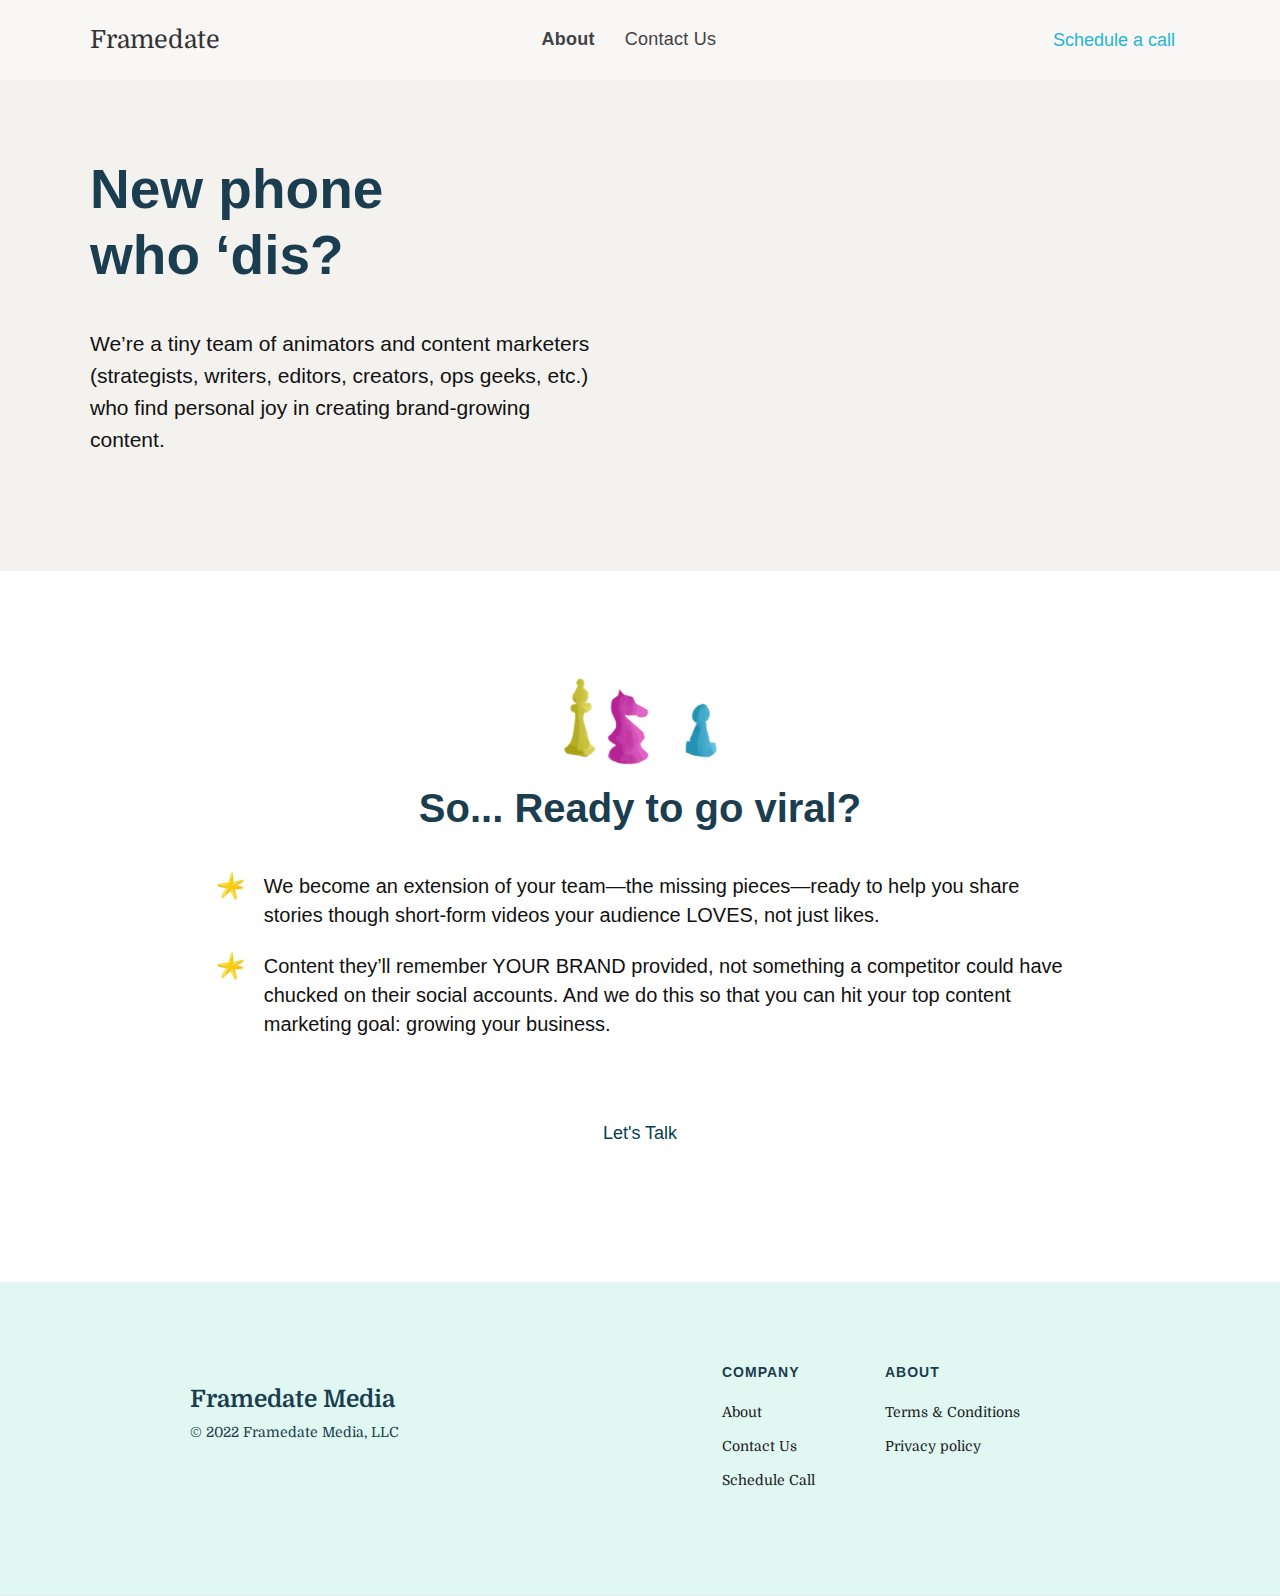
==== commit e39055f6: "Add files via upload" ====
--- a/about.html
+++ b/about.html
@@ -42,7 +42,7 @@
 		<div data-animation="default" data-collapse="medium" data-duration="400" data-easing="ease" data-easing2="ease" role="banner" class="navbar-no-shadow-container w-nav">
 			<div class="container-regular">
 				<div class="navbar-wrapper">
-					<div><a href="index.html" class="navbar-brand w-nav-brand">
+					<div><a href="/" class="navbar-brand w-nav-brand">
 							<h1 class="heading">Framedate</h1>
 						</a></div>
 					<nav role="navigation" class="nav-menu-wrapper w-nav-menu">
@@ -101,7 +101,7 @@
 				</div>
 				<div class="footer-content">
 					<div id="w-node-_0bf80d55-a5e7-f631-0abe-74e9a7431e5c-08fbafe8" class="footer-block">
-						<div class="title-small">Company</div><a href="about.html" aria-current="page" class="footer-link w--current">About</a><a href="mailto:hey@framedate.com" class="footer-link">Contact Us</a><a href="https://cal.com/framedate/30min" class="footer-link">Schedule Call</a>
+						<div class="title-small">Company</div><a href="about" aria-current="page" class="footer-link w--current">About</a><a href="mailto:hey@framedate.com" class="footer-link">Contact Us</a><a href="https://cal.com/framedate/30min" class="footer-link">Schedule Call</a>
 					</div>
 					<div id="w-node-_0bf80d55-a5e7-f631-0abe-74e9a7431e70-08fbafe8" class="footer-block">
 						<div class="title-small">About</div><a href="#" class="footer-link">Terms &amp; Conditions</a><a href="#" class="footer-link">Privacy policy</a>
--- a/about_files/framedate.webflow.37519b4c1.css
+++ b/about_files/framedate.webflow.37519b4c1.css
@@ -408,7 +408,7 @@
 
 .w-webflow-badge {
   position: fixed !important;
-  display: inline-block !important;
+  display: none !important;
   visibility: visible !important;
   z-index: 2147483647 !important;
   top: auto !important;
@@ -3974,4 +3974,4 @@
   font-weight: 400;
   font-style: normal;
   font-display: swap;
-}+}
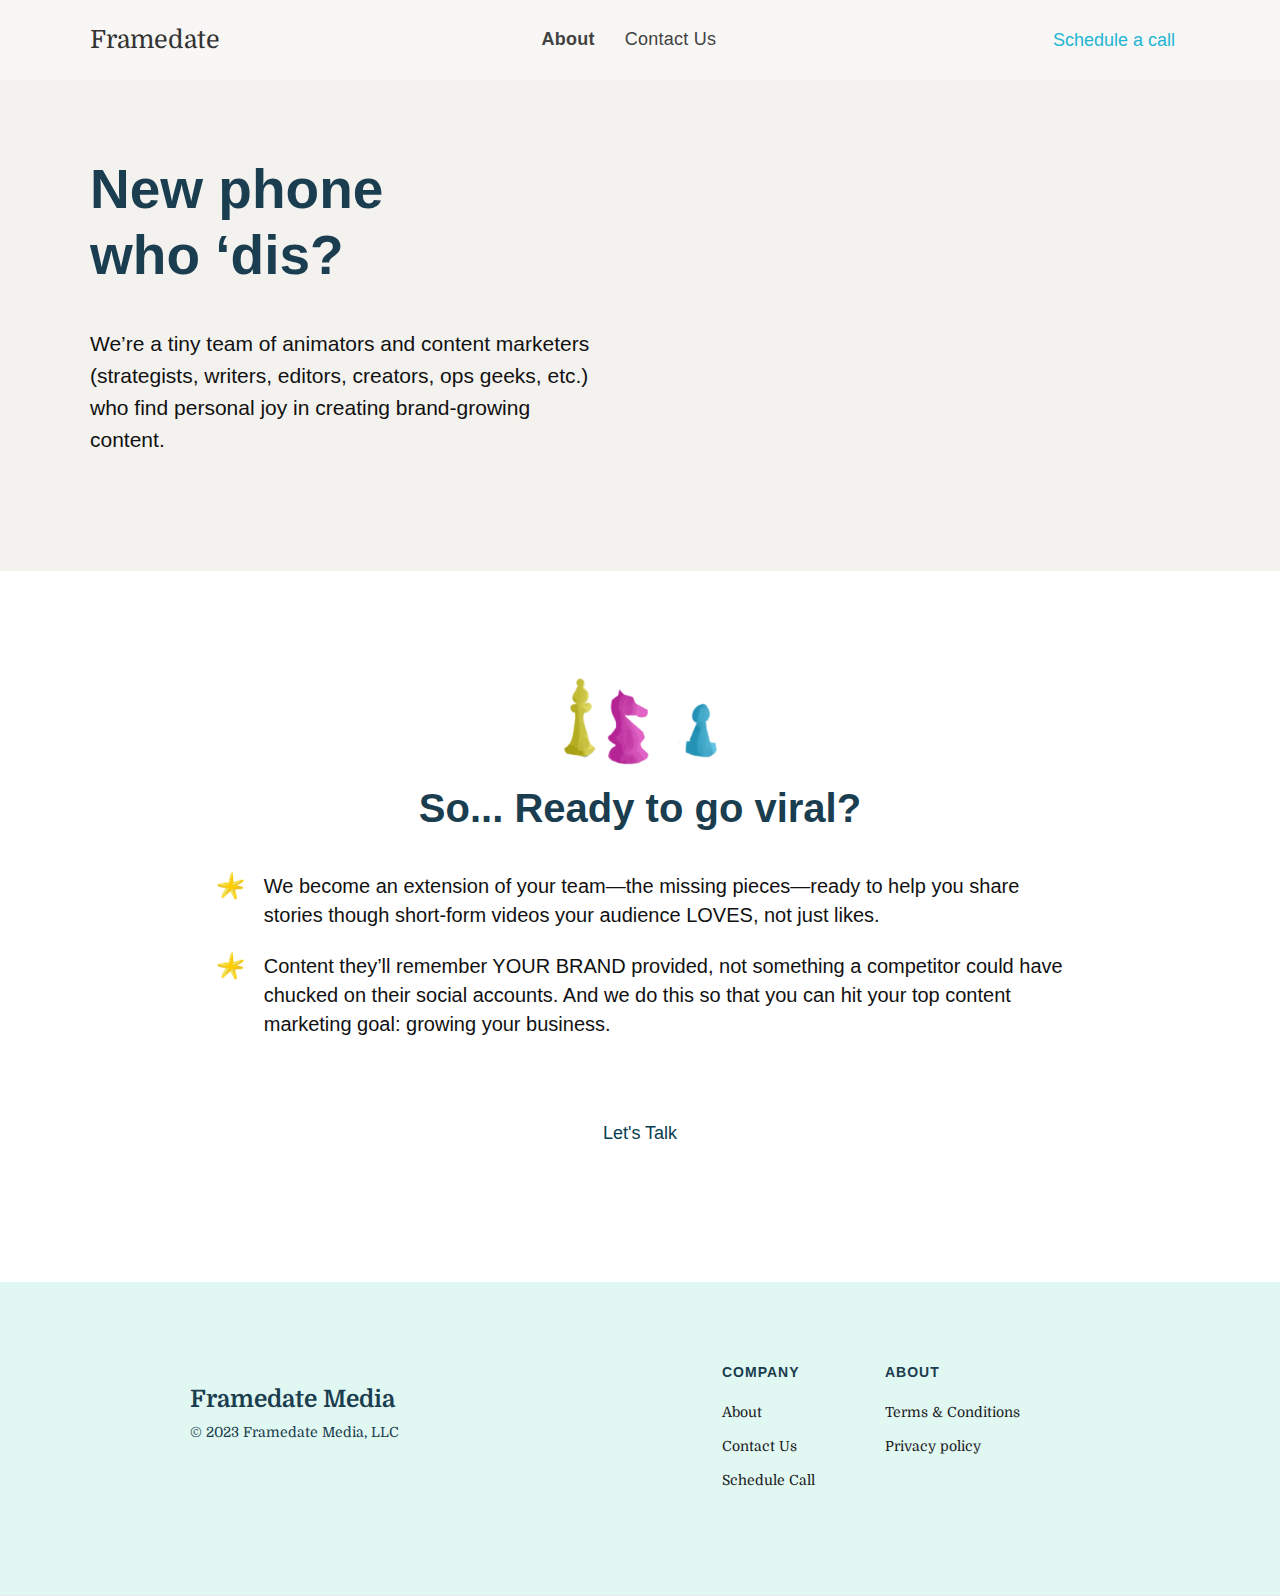
==== commit 9fbfa853: "Update about.html" ====
--- a/about.html
+++ b/about.html
@@ -97,7 +97,7 @@
 			<div class="footer-wrapper">
 				<div>
 					<h3 class="logo">Framedate Media</h3>
-					<div class="footer-copyright-center-2">© 2022 Framedate Media, LLC</div>
+					<div class="footer-copyright-center-2">© 2023 Framedate Media, LLC</div>
 				</div>
 				<div class="footer-content">
 					<div id="w-node-_0bf80d55-a5e7-f631-0abe-74e9a7431e5c-08fbafe8" class="footer-block">
@@ -113,6 +113,10 @@
 	</section>
 	<script src="./about_files/jquery-3.5.1.min.dc5e7f18c8.js" type="text/javascript" integrity="sha256-9/aliU8dGd2tb6OSsuzixeV4y/faTqgFtohetphbbj0=" crossorigin="anonymous"></script>
 	<script src="./about_files/webflow.703cb6e99.js" type="text/javascript"></script><!--[if lte IE 9]><script src="//cdnjs.cloudflare.com/ajax/libs/placeholders/3.0.2/placeholders.min.js"></script><![endif]-->
+	
+	<script async defer src="https://scripts.simpleanalyticscdn.com/latest.js"></script>
+<noscript><img src="https://queue.simpleanalyticscdn.com/noscript.gif" alt="" referrerpolicy="no-referrer-when-downgrade" /></noscript>
+	
 </body>
 
-</html>+</html>
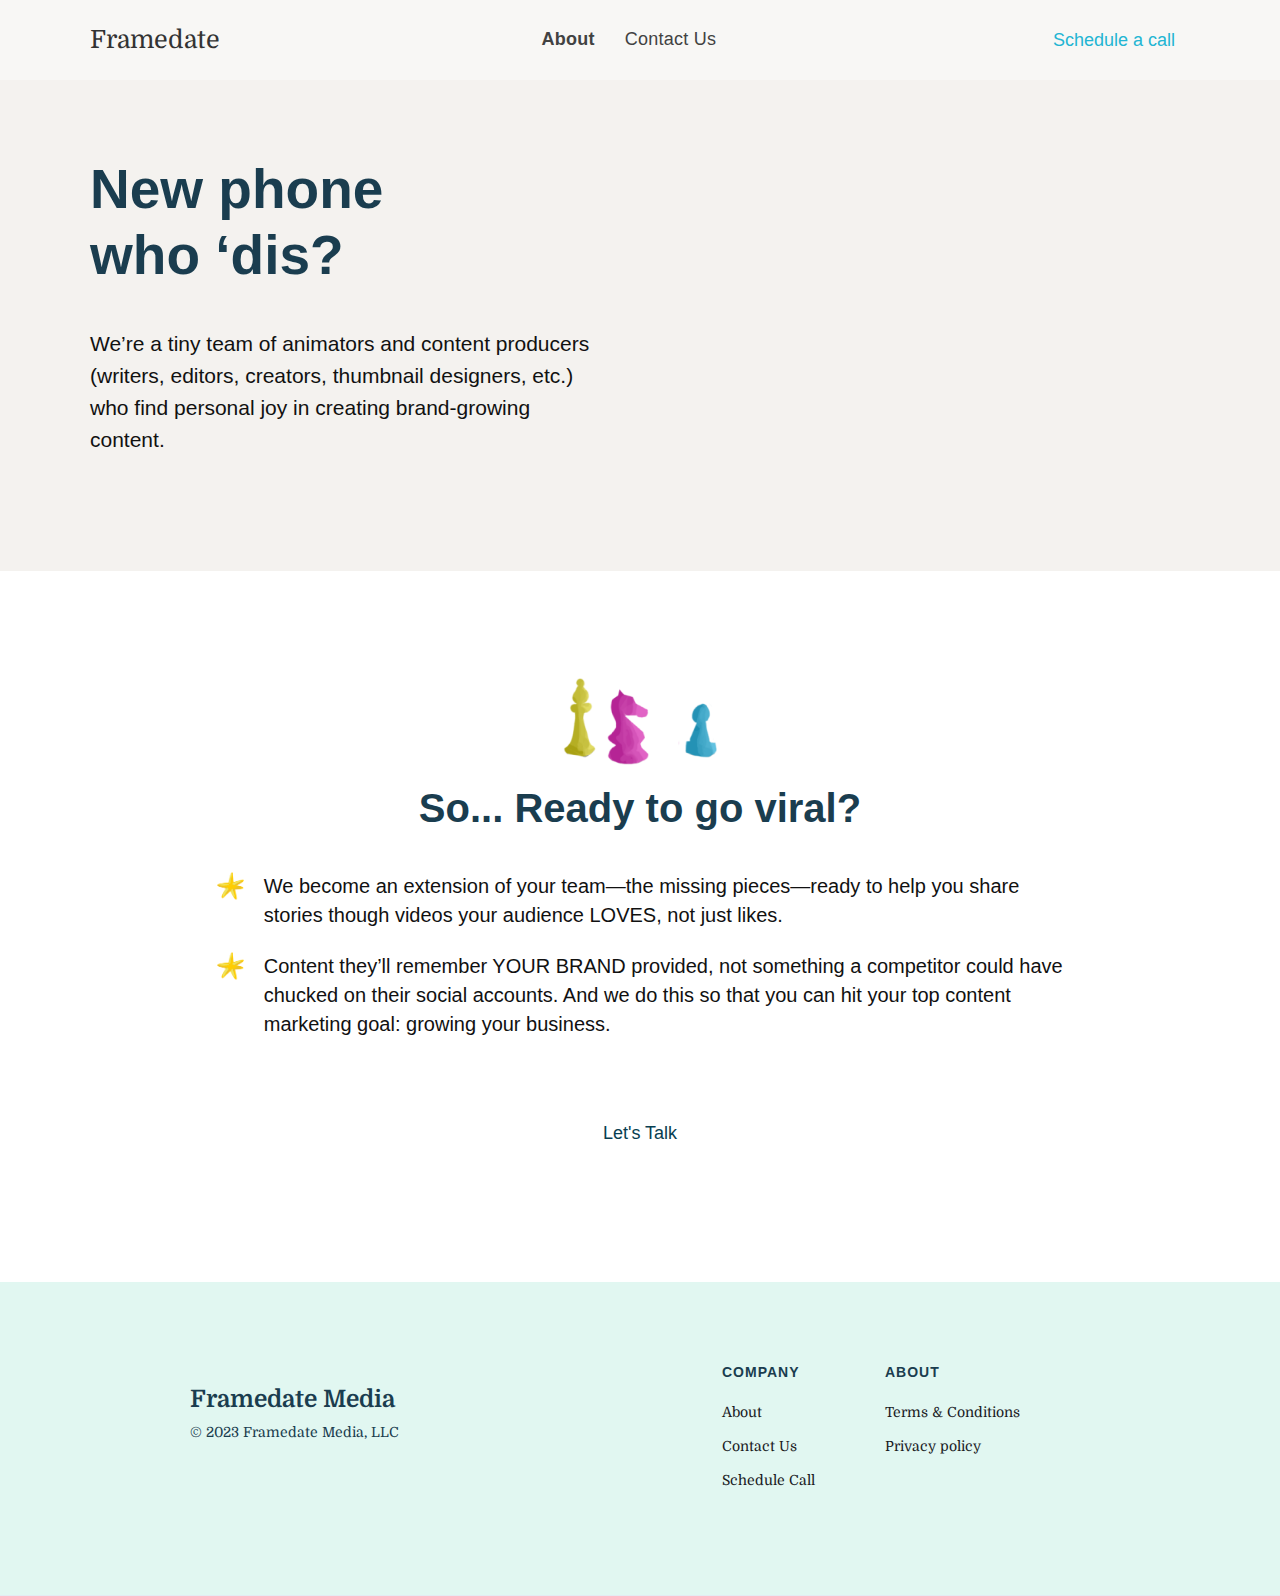
==== commit f9c35ff5: "LF" ====
--- a/about.html
+++ b/about.html
@@ -63,7 +63,7 @@
 					<h1 class="heading-2">New phone<br>who ‘dis?<br></h1>
 					<div class="div-block-3">
 						<div class="rich-text-block-2 w-richtext">
-							<p>We’re a tiny team of animators and content marketers (strategists, writers, editors, creators, ops geeks, etc.) who find personal joy in creating brand-growing content.</p>
+							<p>We’re a tiny team of animators and content producers (writers, editors, creators, thumbnail designers, etc.) who find personal joy in creating brand-growing content.</p>
 						</div>
 					</div>
 				</div>
@@ -80,7 +80,7 @@
 					<div class="container-5">
 						<div class="container-5">
 							<div class="div-block-11"><img src="./about_files/63a4d0503e028a2d2f7977df_download.png" loading="lazy" width="28" height="28" alt="">
-								<p class="paragraph writing medium cen">We become an extension of your team—the missing pieces—ready to help you share stories though short-form videos your audience LOVES, not just likes.</p>
+								<p class="paragraph writing medium cen">We become an extension of your team—the missing pieces—ready to help you share stories though videos your audience LOVES, not just likes.</p>
 							</div>
 							<div class="div-block-11"><img src="./about_files/63a4d0503e028a2d2f7977df_download.png" loading="lazy" width="28" height="28" alt="">
 								<p class="paragraph writing medium cen">Content they’ll remember YOUR BRAND provided, not something a competitor could have chucked on their social accounts. And we do this so that you can hit your top content marketing goal: growing your business.</p>
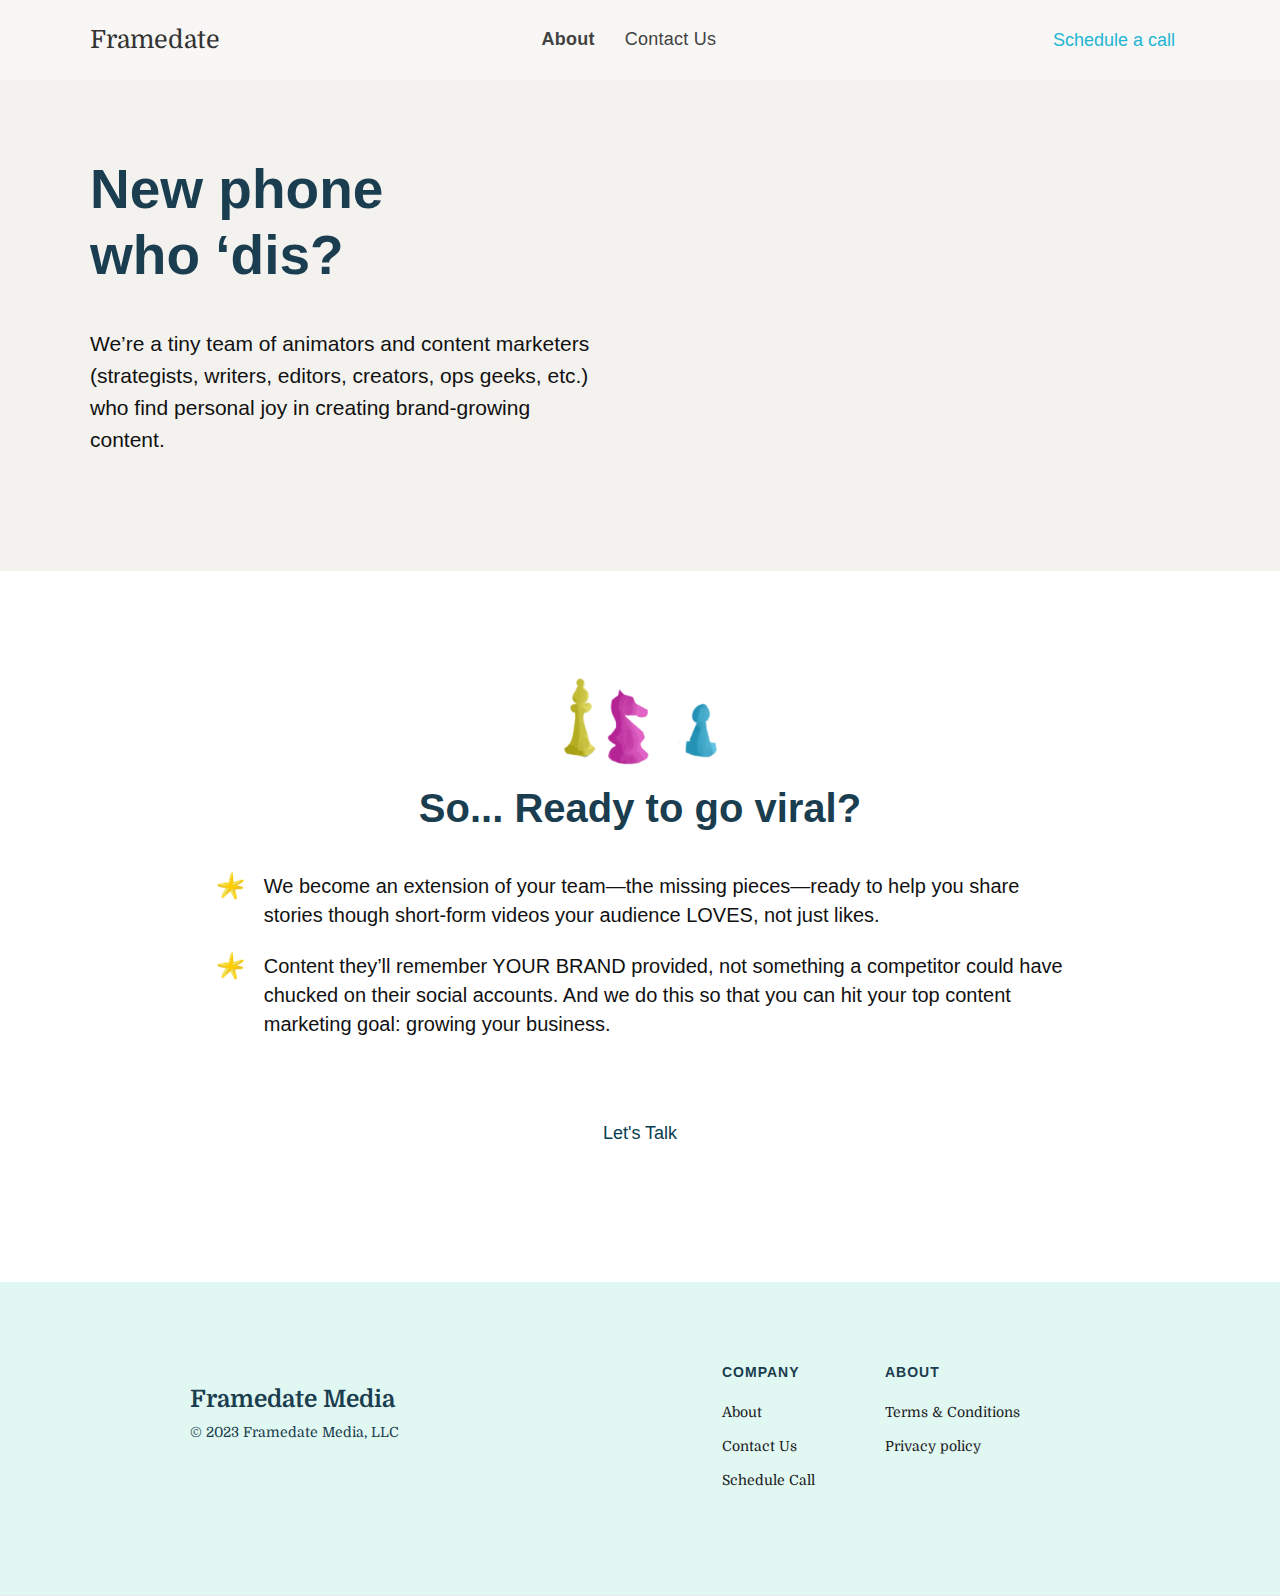
==== commit 11618f2a: "SF" ====
--- a/about.html
+++ b/about.html
@@ -63,7 +63,7 @@
 					<h1 class="heading-2">New phone<br>who ‘dis?<br></h1>
 					<div class="div-block-3">
 						<div class="rich-text-block-2 w-richtext">
-							<p>We’re a tiny team of animators and content producers (writers, editors, creators, thumbnail designers, etc.) who find personal joy in creating brand-growing content.</p>
+							<p>We’re a tiny team of animators and content marketers (strategists, writers, editors, creators, ops geeks, etc.) who find personal joy in creating brand-growing content.</p>
 						</div>
 					</div>
 				</div>
@@ -80,7 +80,7 @@
 					<div class="container-5">
 						<div class="container-5">
 							<div class="div-block-11"><img src="./about_files/63a4d0503e028a2d2f7977df_download.png" loading="lazy" width="28" height="28" alt="">
-								<p class="paragraph writing medium cen">We become an extension of your team—the missing pieces—ready to help you share stories though videos your audience LOVES, not just likes.</p>
+								<p class="paragraph writing medium cen">We become an extension of your team—the missing pieces—ready to help you share stories though short-form videos your audience LOVES, not just likes.</p>
 							</div>
 							<div class="div-block-11"><img src="./about_files/63a4d0503e028a2d2f7977df_download.png" loading="lazy" width="28" height="28" alt="">
 								<p class="paragraph writing medium cen">Content they’ll remember YOUR BRAND provided, not something a competitor could have chucked on their social accounts. And we do this so that you can hit your top content marketing goal: growing your business.</p>
